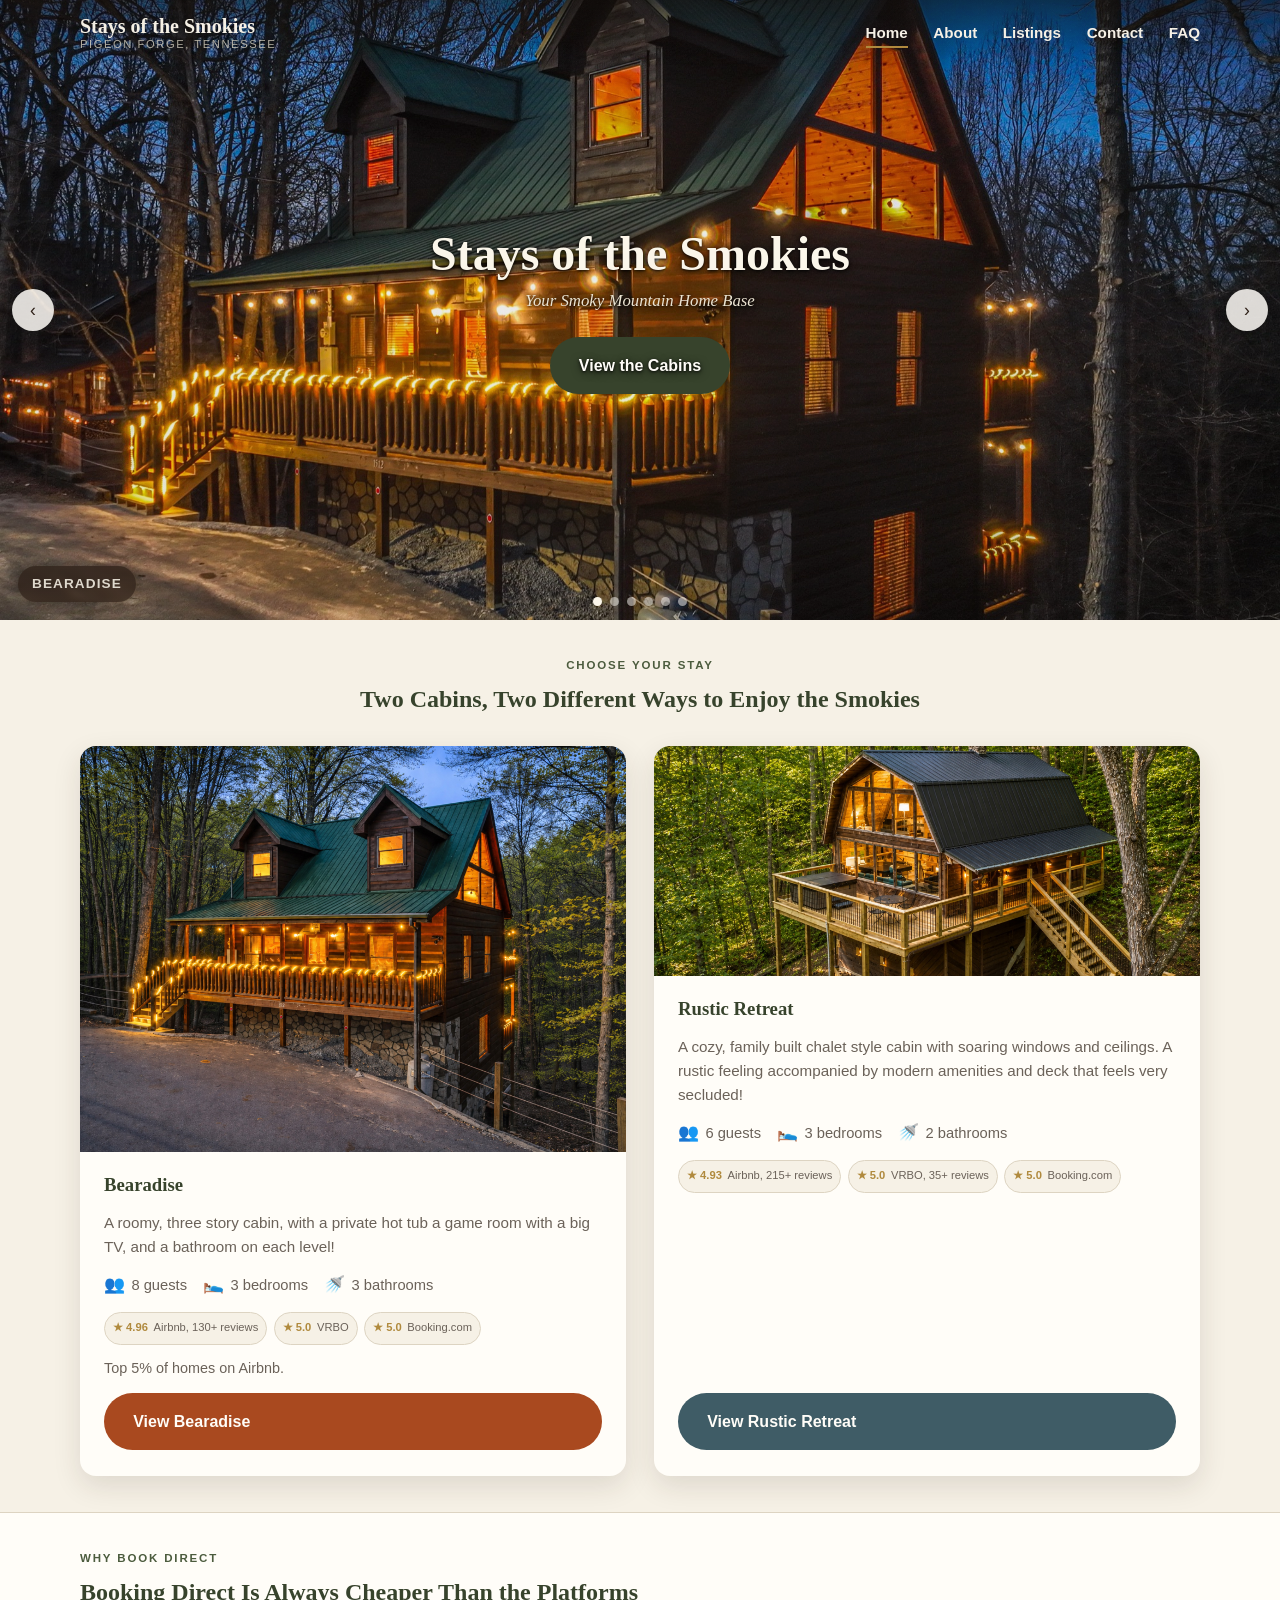
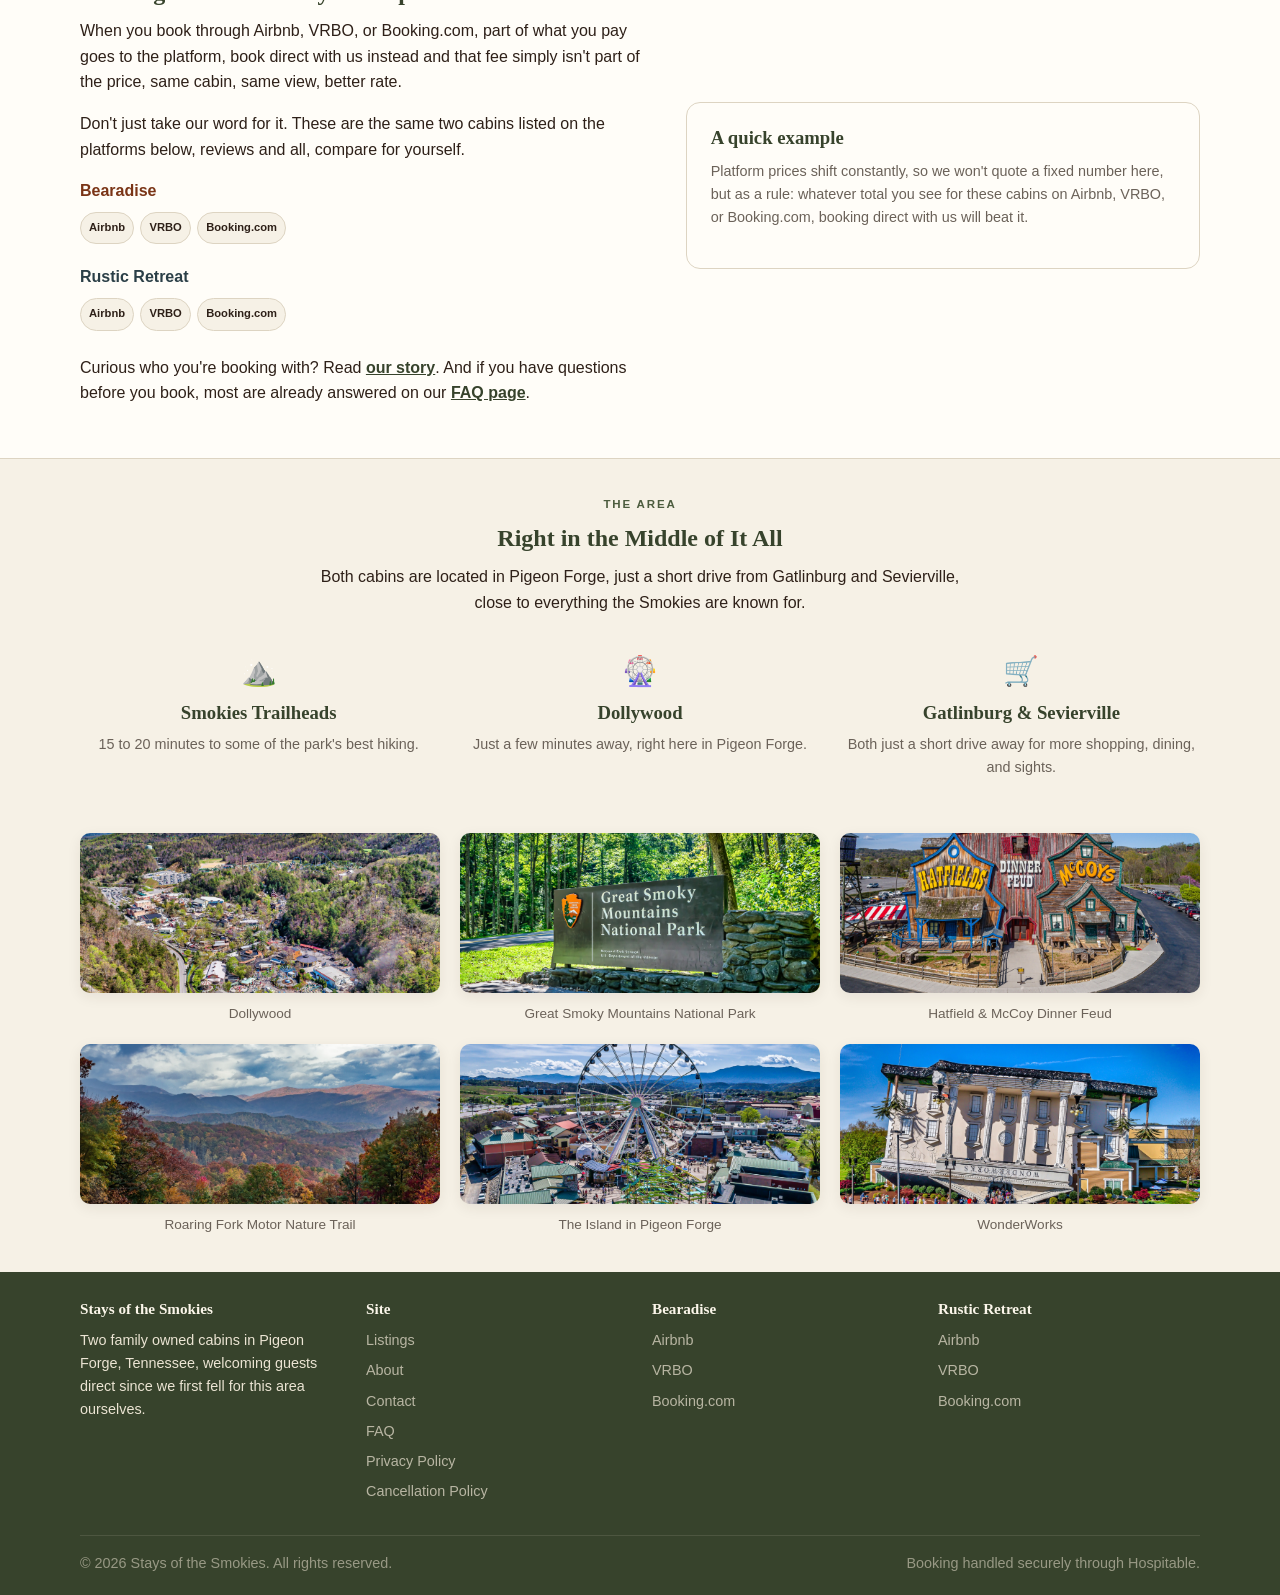
==== index.html @ c2b6b6b9 "Update Home/Listings copy and polish layout: captions, padding, trust rows - Rewrite Bearadise/Rusti" ====
<!DOCTYPE html>
<html lang="en">
<head>
<meta charset="UTF-8">
<meta name="viewport" content="width=device-width, initial-scale=1.0">
<title>Stays of the Smokies | Pigeon Forge Cabins, Direct Booking</title>
<meta name="description" content="Book Bearadise and Rustic Retreat direct and skip the platform fees. Two family owned cabins in Pigeon Forge, Tennessee, minutes from Gatlinburg and Sevierville.">
<link rel="icon" type="image/svg+xml" href="favicon.svg">
<link rel="stylesheet" href="css/base.css">
</head>
<body>
<a class="skip-link" href="#main">Skip to content</a>

<header class="site-header header-overlay">
  <div class="container">
    <a class="brand" href="index.html">
      <span class="brand-name">Stays of the Smokies</span>
      <span class="brand-region">Pigeon Forge, Tennessee</span>
    </a>
    <button class="nav-toggle" type="button" aria-expanded="false" aria-controls="primary-nav" aria-label="Toggle menu">&#9776;</button>
    <nav class="main-nav" id="primary-nav" aria-label="Primary">
      <ul>
        <li><a href="index.html" aria-current="page">Home</a></li>
        <li><a href="about.html">About</a></li>
        <li><a href="listings.html">Listings</a></li>
        <li><a href="contact.html">Contact</a></li>
        <li><a href="faq.html">FAQ</a></li>
      </ul>
    </nav>
  </div>
</header>

<main id="main">

  <section class="hero" aria-label="Featured photos of both cabins">
    <div class="carousel" data-carousel>
      <div class="carousel-track">

        <div class="carousel-slide is-active">
          <img src="images/bearadise/DJI_0617 (1).jpg" alt="Aerial twilight view of the Bearadise cabin lit with string lights along its wraparound porch, surrounded by forest" loading="eager">
          <span class="carousel-caption">Bearadise</span>
        </div>

        <div class="carousel-slide">
          <img src="images/rustic-retreat/Drone-9.jpg" alt="Rustic Retreat's chalet style A frame exterior with a full glass gable end, seen through surrounding trees" loading="lazy">
          <span class="carousel-caption">Rustic Retreat</span>
        </div>

        <div class="carousel-slide">
          <img src="images/bearadise/DSC_0934.jpg" alt="Bearadise living room with two gray sofas facing a stone fireplace under a wood plank vaulted ceiling" loading="lazy">
          <span class="carousel-caption">Bearadise</span>
        </div>

        <div class="carousel-slide">
          <img src="images/rustic-retreat/Cabin0001.jpg" alt="Rustic Retreat's great room with a spiral staircase, dining table, and sectional sofa beneath a soaring wood ceiling" loading="lazy">
          <span class="carousel-caption">Rustic Retreat</span>
        </div>

        <div class="carousel-slide">
          <img src="images/bearadise/hot tub night.jpg" alt="Private hot tub on the Bearadise deck lit with warm string lights at dusk" loading="lazy">
          <span class="carousel-caption">Bearadise</span>
        </div>

        <div class="carousel-slide">
          <img src="images/rustic-retreat/Cabin050.jpg" alt="Rustic Retreat's screened deck hot tub glowing at night with the kitchen and living room visible through the windows" loading="lazy">
          <span class="carousel-caption">Rustic Retreat</span>
        </div>

      </div>

      <div class="carousel-controls">
        <button class="carousel-arrow" type="button" data-carousel-action="prev" aria-label="Previous photo">&#8249;</button>
        <button class="carousel-arrow" type="button" data-carousel-action="next" aria-label="Next photo">&#8250;</button>
      </div>
      <div class="carousel-dots" role="tablist" aria-label="Choose photo"></div>
    </div>

    <div class="hero-scrim" aria-hidden="true"></div>

    <div class="hero-copy">
      <h1>Stays of the Smokies</h1>
      <p class="hero-tagline">Your Smoky Mountain Home Base</p>
      <a class="btn btn-primary" href="listings.html">View the Cabins</a>
    </div>
  </section>

  <section aria-labelledby="cabins-heading">
    <div class="container">
      <div class="section-heading">
        <p class="eyebrow">Choose Your Stay</p>
        <h2 id="cabins-heading">Two Cabins, Two Different Ways to Enjoy the Smokies</h2>
      </div>

      <div class="cabin-grid">

        <article class="cabin-card accent-bearadise">
          <img class="is-full-photo" src="images/bearadise/ChatGPT Image May 3, 2026 at 06_09_44 PM.jpg" alt="Twilight exterior of Bearadise showing its green metal roof, dormer windows, and covered porch" loading="lazy">
          <div class="cabin-card-body">
            <h3>Bearadise</h3>
            <p class="tagline">A roomy, three story cabin, with a private hot tub a game room with a big TV, and a bathroom on each level!</p>
            <ul class="icon-row">
              <li><span class="icon" aria-hidden="true">&#128101;</span> 8 guests</li>
              <li><span class="icon" aria-hidden="true">&#128716;</span> 3 bedrooms</li>
              <li><span class="icon" aria-hidden="true">&#128703;</span> 3 bathrooms</li>
            </ul>
            <div class="trust-row">
              <a class="trust-badge" href="https://www.airbnb.co.uk/rooms/1104481339632536285" target="_blank" rel="noopener">
                <span class="stars">&#9733; 4.96</span><span class="platform">Airbnb, 130+ reviews</span>
              </a>
              <a class="trust-badge" href="https://www.vrbo.com/3888383?dateless=true" target="_blank" rel="noopener">
                <span class="stars">&#9733; 5.0</span><span class="platform">VRBO</span>
              </a>
              <a class="trust-badge" href="https://www.booking.com/hotel/us/private-cabin-sleeps-8-with-3-full-bathrooms-pool-table-and-wet-bar-sevierville.html" target="_blank" rel="noopener">
                <span class="stars">&#9733; 5.0</span><span class="platform">Booking.com</span>
              </a>
            </div>
            <p class="policy-note" style="margin:0;">Top 5% of homes on Airbnb.</p>
            <a class="btn btn-bearadise" href="cabins/bearadise.html" style="margin-top:auto;">View Bearadise</a>
          </div>
        </article>

        <article class="cabin-card accent-rustic">
          <img src="images/rustic-retreat/winner.jpg" alt="Twilight aerial view of Rustic Retreat's A frame exterior and wraparound deck" loading="lazy">
          <div class="cabin-card-body">
            <h3>Rustic Retreat</h3>
            <p class="tagline">A cozy, family built chalet style cabin with soaring windows and ceilings. A rustic feeling accompanied by modern amenities and deck that feels very secluded!</p>
            <ul class="icon-row">
              <li><span class="icon" aria-hidden="true">&#128101;</span> 6 guests</li>
              <li><span class="icon" aria-hidden="true">&#128716;</span> 3 bedrooms</li>
              <li><span class="icon" aria-hidden="true">&#128703;</span> 2 bathrooms</li>
            </ul>
            <div class="trust-row">
              <a class="trust-badge" href="https://www.airbnb.co.uk/rooms/605084321768371829" target="_blank" rel="noopener">
                <span class="stars">&#9733; 4.93</span><span class="platform">Airbnb, 215+ reviews</span>
              </a>
              <a class="trust-badge" href="https://www.vrbo.com/2707751" target="_blank" rel="noopener">
                <span class="stars">&#9733; 5.0</span><span class="platform">VRBO, 35+ reviews</span>
              </a>
              <a class="trust-badge" href="https://www.booking.com/hotel/us/rustic-charm-w-modern-amenities-and-secluded-feel.html" target="_blank" rel="noopener">
                <span class="stars">&#9733; 5.0</span><span class="platform">Booking.com</span>
              </a>
            </div>
            <a class="btn btn-rustic" href="cabins/rustic-retreat.html" style="margin-top:auto;">View Rustic Retreat</a>
          </div>
        </article>

      </div>
    </div>
  </section>

  <section class="section-cream" aria-labelledby="direct-heading">
    <div class="container">
      <div class="benefit-block">
        <div>
          <p class="eyebrow">Why Book Direct</p>
          <h2 id="direct-heading">Booking Direct Is Always Cheaper Than the Platforms</h2>
          <p>When you book through Airbnb, VRBO, or Booking.com, part of what you pay goes to the platform, book direct with us instead and that fee simply isn't part of the price, same cabin, same view, better rate.</p>
          <p>Don't just take our word for it. These are the same two cabins listed on the platforms below, reviews and all, compare for yourself.</p>
          <div style="margin-bottom:1.25rem;">
            <p style="font-weight:700; margin-bottom:0.5rem; color:var(--bearadise-accent-deep);">Bearadise</p>
            <div class="trust-row">
              <a class="trust-badge" href="https://www.airbnb.co.uk/rooms/1104481339632536285" target="_blank" rel="noopener">Airbnb</a>
              <a class="trust-badge" href="https://www.vrbo.com/3888383?dateless=true" target="_blank" rel="noopener">VRBO</a>
              <a class="trust-badge" href="https://www.booking.com/hotel/us/private-cabin-sleeps-8-with-3-full-bathrooms-pool-table-and-wet-bar-sevierville.html" target="_blank" rel="noopener">Booking.com</a>
            </div>
          </div>
          <div style="margin-bottom:1.25rem;">
            <p style="font-weight:700; margin-bottom:0.5rem; color:var(--rustic-accent-deep);">Rustic Retreat</p>
            <div class="trust-row">
              <a class="trust-badge" href="https://www.airbnb.co.uk/rooms/605084321768371829" target="_blank" rel="noopener">Airbnb</a>
              <a class="trust-badge" href="https://www.vrbo.com/2707751" target="_blank" rel="noopener">VRBO</a>
              <a class="trust-badge" href="https://www.booking.com/hotel/us/rustic-charm-w-modern-amenities-and-secluded-feel.html" target="_blank" rel="noopener">Booking.com</a>
            </div>
          </div>
          <p style="margin-top:1.5rem;">Curious who you're booking with? Read <a href="about.html" style="font-weight:600; color:var(--forest);">our story</a>. And if you have questions before you book, most are already answered on our <a href="faq.html" style="font-weight:600; color:var(--forest);">FAQ page</a>.</p>
        </div>
        <div class="info-card">
          <h3 style="margin-bottom:0.75rem;">A quick example</h3>
          <p class="policy-note">Platform prices shift constantly, so we won't quote a fixed number here, but as a rule: whatever total you see for these cabins on Airbnb, VRBO, or Booking.com, booking direct with us will beat it.</p>
        </div>
      </div>
    </div>
  </section>

  <section aria-labelledby="area-heading">
    <div class="container">
      <div class="section-heading">
        <p class="eyebrow">The Area</p>
        <h2 id="area-heading">Right in the Middle of It All</h2>
        <p>Both cabins are located in Pigeon Forge, just a short drive from Gatlinburg and Sevierville, close to everything the Smokies are known for.</p>
      </div>
      <div class="area-grid">
        <div>
          <span class="icon" aria-hidden="true">&#9968;&#65039;</span>
          <h3>Smokies Trailheads</h3>
          <p class="policy-note">15 to 20 minutes to some of the park's best hiking.</p>
        </div>
        <div>
          <span class="icon" aria-hidden="true">&#127905;</span>
          <h3>Dollywood</h3>
          <p class="policy-note">Just a few minutes away, right here in Pigeon Forge.</p>
        </div>
        <div>
          <span class="icon" aria-hidden="true">&#128722;</span>
          <h3>Gatlinburg &amp; Sevierville</h3>
          <p class="policy-note">Both just a short drive away for more shopping, dining, and sights.</p>
        </div>
      </div>

      <div class="attraction-grid">
        <figure>
          <img src="images/bearadise/Dollywood-Aerial (1).jpg" alt="Aerial view of Dollywood theme park with a roller coaster winding through the Smoky Mountains" loading="lazy">
          <figcaption>Dollywood</figcaption>
        </figure>
        <figure>
          <img src="images/bearadise/GSMNP-Sign-1 (2).jpg" alt="Great Smoky Mountains National Park entrance sign surrounded by forest" loading="lazy">
          <figcaption>Great Smoky Mountains National Park</figcaption>
        </figure>
        <figure>
          <img src="images/bearadise/Hatfields-and-McCoys (1).jpg" alt="The Hatfield and McCoy Dinner Feud show building in Pigeon Forge" loading="lazy">
          <figcaption>Hatfield &amp; McCoy Dinner Feud</figcaption>
        </figure>
        <figure>
          <img src="images/bearadise/Roaring-Fork-View.jpg" alt="Fall foliage view of the Smoky Mountains from the Roaring Fork Motor Nature Trail" loading="lazy">
          <figcaption>Roaring Fork Motor Nature Trail</figcaption>
        </figure>
        <figure>
          <img src="images/bearadise/The-Island (2).jpg" alt="The Island in Pigeon Forge, with its Ferris wheel and shops" loading="lazy">
          <figcaption>The Island in Pigeon Forge</figcaption>
        </figure>
        <figure>
          <img src="images/bearadise/Wonderworks (2).jpg" alt="The upside down WonderWorks building in Pigeon Forge" loading="lazy">
          <figcaption>WonderWorks</figcaption>
        </figure>
      </div>
    </div>
  </section>

</main>

<footer class="site-footer">
  <div class="container">
    <div class="footer-grid">
      <div>
        <h4>Stays of the Smokies</h4>
        <p style="max-width:260px;">Two family owned cabins in Pigeon Forge, Tennessee, welcoming guests direct since we first fell for this area ourselves.</p>
      </div>
      <div>
        <h4>Site</h4>
        <ul>
          <li><a href="listings.html">Listings</a></li>
          <li><a href="about.html">About</a></li>
          <li><a href="contact.html">Contact</a></li>
          <li><a href="faq.html">FAQ</a></li>
          <li><a href="privacy.html">Privacy Policy</a></li>
          <li><a href="cancellation-policy.html">Cancellation Policy</a></li>
        </ul>
      </div>
      <div>
        <h4>Bearadise</h4>
        <ul>
          <li><a href="https://www.airbnb.co.uk/rooms/1104481339632536285" target="_blank" rel="noopener">Airbnb</a></li>
          <li><a href="https://www.vrbo.com/3888383?dateless=true" target="_blank" rel="noopener">VRBO</a></li>
          <li><a href="https://www.booking.com/hotel/us/private-cabin-sleeps-8-with-3-full-bathrooms-pool-table-and-wet-bar-sevierville.html" target="_blank" rel="noopener">Booking.com</a></li>
        </ul>
      </div>
      <div>
        <h4>Rustic Retreat</h4>
        <ul>
          <li><a href="https://www.airbnb.co.uk/rooms/605084321768371829" target="_blank" rel="noopener">Airbnb</a></li>
          <li><a href="https://www.vrbo.com/2707751" target="_blank" rel="noopener">VRBO</a></li>
          <li><a href="https://www.booking.com/hotel/us/rustic-charm-w-modern-amenities-and-secluded-feel.html" target="_blank" rel="noopener">Booking.com</a></li>
        </ul>
      </div>
    </div>
    <div class="footer-bottom">
      <span>&copy; 2026 Stays of the Smokies. All rights reserved.</span>
      <span>Booking handled securely through Hospitable.</span>
    </div>
  </div>
</footer>

<script src="js/nav.js"></script>
<script src="js/carousel.js"></script>
</body>
</html>
---- css/base.css ----
/* ==========================================================================
   Base stylesheet: shared layout, typography, and components.
   Cabin-specific accent colors and page-only styling live in
   css/bearadise.css and css/rustic-retreat.css.
   ========================================================================== */

:root {
  /* shared warm neutral palette */
  --cream: #f6f1e6;
  --paper: #fffdf8;
  --bark: #2e2018;
  --stone: #6b6259;
  --line: #ddd4c2;
  --forest: #37432c;
  --forest-light: #4c5c3e;
  --shadow: 0 10px 28px rgba(46, 32, 24, 0.12);
  --shadow-soft: 0 4px 14px rgba(46, 32, 24, 0.08);

  /* per-cabin accents, used sitewide on teasers/cards/links to that cabin */
  --bearadise-accent: #a9491f;
  --bearadise-accent-soft: #c9773f;
  --bearadise-accent-deep: #7a3416;
  --bearadise-gold: #b08a3e;

  --rustic-accent: #3f5c66;
  --rustic-accent-soft: #6c8891;
  --rustic-accent-deep: #2b3f47;

  --font-heading: Georgia, "Iowan Old Style", "Times New Roman", serif;
  --font-body: -apple-system, BlinkMacSystemFont, "Segoe UI", Roboto, Helvetica, Arial, sans-serif;

  --container: 1160px;
}

* {
  box-sizing: border-box;
}

html {
  scroll-behavior: smooth;
}

body {
  margin: 0;
  background: var(--cream);
  color: var(--bark);
  font-family: var(--font-body);
  line-height: 1.6;
  -webkit-font-smoothing: antialiased;
}

img {
  max-width: 100%;
  display: block;
}

a {
  color: inherit;
}

h1, h2, h3, h4 {
  font-family: var(--font-heading);
  font-weight: 700;
  line-height: 1.15;
  margin: 0 0 0.5em;
  color: var(--forest);
}

p {
  margin: 0 0 1em;
}

.container {
  max-width: var(--container);
  margin: 0 auto;
  padding: 0 1.25rem;
}

section {
  padding: 2.25rem 0;
}

.eyebrow {
  text-transform: uppercase;
  letter-spacing: 0.16em;
  font-size: 0.72rem;
  font-weight: 600;
  color: var(--forest-light);
}

.visually-hidden {
  position: absolute;
  width: 1px;
  height: 1px;
  overflow: hidden;
  clip: rect(0 0 0 0);
  white-space: nowrap;
}

.skip-link {
  position: absolute;
  left: 1rem;
  top: -3rem;
  background: var(--paper);
  color: var(--bark);
  padding: 0.6rem 1rem;
  border-radius: 6px;
  z-index: 1000;
  transition: top 0.15s ease;
  box-shadow: var(--shadow);
}

.skip-link:focus {
  top: 1rem;
}

/* ---------- buttons ---------- */
.btn {
  display: inline-block;
  padding: 0.85rem 1.7rem;
  border-radius: 999px;
  font-weight: 600;
  text-decoration: none;
  font-size: 1rem;
  border: 2px solid transparent;
  cursor: pointer;
  transition: transform 0.15s ease, box-shadow 0.15s ease, background 0.15s ease;
}

.btn:hover,
.btn:focus-visible {
  transform: translateY(-1px);
}

.btn-primary {
  background: var(--forest);
  color: var(--paper);
}

.btn-primary:hover,
.btn-primary:focus-visible {
  background: var(--forest-light);
}

.btn-outline {
  background: transparent;
  border-color: currentColor;
}

.btn-bearadise {
  background: var(--bearadise-accent);
  color: var(--paper);
}

.btn-bearadise:hover,
.btn-bearadise:focus-visible {
  background: var(--bearadise-accent-deep);
}

.btn-rustic {
  background: var(--rustic-accent);
  color: var(--paper);
}

.btn-rustic:hover,
.btn-rustic:focus-visible {
  background: var(--rustic-accent-deep);
}

/* ---------- header / nav ---------- */
.site-header {
  background: var(--forest);
  color: var(--cream);
  position: sticky;
  top: 0;
  z-index: 100;
  box-shadow: var(--shadow-soft);
}

.site-header.header-overlay {
  position: fixed;
  left: 0;
  right: 0;
  background: linear-gradient(180deg, rgba(20, 14, 10, 0.55) 0%, rgba(20, 14, 10, 0) 100%);
  box-shadow: none;
  transition: background 0.25s ease, box-shadow 0.25s ease;
}

.site-header.header-overlay.is-solid {
  background: var(--forest);
  box-shadow: var(--shadow-soft);
}

.site-header .container {
  display: flex;
  align-items: center;
  justify-content: space-between;
  gap: 1rem;
  padding-top: 0.85rem;
  padding-bottom: 0.85rem;
}

.brand {
  display: flex;
  flex-direction: column;
  text-decoration: none;
  color: var(--cream);
  line-height: 1.2;
}

.brand-name {
  font-family: var(--font-heading);
  font-weight: 700;
  font-size: 1.25rem;
}

.brand-region {
  font-size: 0.7rem;
  letter-spacing: 0.14em;
  text-transform: uppercase;
  color: #d8d2c0cc;
}

.nav-toggle {
  display: none;
  background: none;
  border: 1px solid #d8d2c055;
  border-radius: 8px;
  color: var(--cream);
  padding: 0.5rem 0.7rem;
  font-size: 1.1rem;
}

.main-nav ul {
  list-style: none;
  display: flex;
  gap: 1.6rem;
  margin: 0;
  padding: 0;
}

.main-nav a {
  text-decoration: none;
  color: var(--cream);
  font-weight: 600;
  font-size: 0.95rem;
  padding: 0.35rem 0;
  border-bottom: 2px solid transparent;
}

.main-nav a:hover,
.main-nav a:focus-visible,
.main-nav a[aria-current="page"] {
  border-bottom-color: var(--bearadise-gold);
}

@media (max-width: 720px) {
  .nav-toggle {
    display: inline-block;
  }

  .main-nav {
    display: none;
    width: 100%;
  }

  .main-nav.is-open {
    display: block;
  }

  .site-header .container {
    flex-wrap: wrap;
  }

  .main-nav ul {
    flex-direction: column;
    gap: 0;
    padding: 0.5rem 0 1rem;
  }

  .main-nav a {
    display: block;
    padding: 0.65rem 0;
    border-bottom: 1px solid #d8d2c022;
  }
}

/* ---------- hero carousel ---------- */
.hero {
  position: relative;
  background: var(--bark);
  overflow: hidden;
  padding: 0;
}

.carousel {
  position: relative;
  height: min(78vh, 620px);
  min-height: 380px;
}

.carousel-track {
  position: relative;
  width: 100%;
  height: 100%;
}

.carousel-slide {
  position: absolute;
  inset: 0;
  opacity: 0;
  transition: opacity 0.9s ease;
}

.carousel-slide.is-active {
  opacity: 1;
}

.carousel-slide img {
  width: 100%;
  height: 100%;
  object-fit: cover;
}

.carousel-caption {
  position: absolute;
  left: 1.1rem;
  bottom: 1.1rem;
  z-index: 2;
  color: #fbf6ea;
  font-size: 0.85rem;
  font-weight: 700;
  letter-spacing: 0.08em;
  text-transform: uppercase;
  background: rgba(46, 32, 24, 0.72);
  padding: 0.45rem 0.9rem;
  border-radius: 999px;
  box-shadow: 0 2px 10px rgba(0, 0, 0, 0.25);
  backdrop-filter: blur(3px);
}

.hero-scrim {
  position: absolute;
  inset: 0;
  z-index: 2;
  background: linear-gradient(180deg, rgba(46, 32, 24, 0.04) 0%, rgba(46, 32, 24, 0.14) 100%);
  pointer-events: none;
}

.hero-copy {
  position: absolute;
  inset: 0;
  z-index: 3;
  display: flex;
  flex-direction: column;
  align-items: center;
  justify-content: center;
  text-align: center;
  color: #fbf6ea;
  padding: 1.5rem;
  max-width: 720px;
  margin: 0 auto;
  text-shadow: 0 2px 8px rgba(0, 0, 0, 0.65), 0 1px 3px rgba(0, 0, 0, 0.85);
}

.hero-copy h1 {
  color: #fbf6ea;
  font-size: clamp(1.9rem, 5.5vw, 3rem);
  margin-bottom: 0.4rem;
}

.hero-tagline {
  font-family: var(--font-heading);
  font-style: italic;
  font-size: clamp(1.05rem, 2.6vw, 1.35rem);
  color: var(--bearadise-gold);
  max-width: 560px;
  margin: 0 auto 0.9rem;
}

.hero-copy p {
  font-size: 1.05rem;
  color: #ebe4d3;
  max-width: 540px;
  margin: 0 auto 1.4rem;
}

.carousel-controls {
  position: absolute;
  inset: 0;
  z-index: 4;
  display: flex;
  align-items: center;
  justify-content: space-between;
  padding: 0 0.75rem;
  pointer-events: none;
}

.carousel-arrow {
  pointer-events: auto;
  background: rgba(255, 253, 248, 0.85);
  color: var(--bark);
  border: none;
  width: 42px;
  height: 42px;
  border-radius: 50%;
  font-size: 1.1rem;
  cursor: pointer;
  display: flex;
  align-items: center;
  justify-content: center;
  box-shadow: var(--shadow-soft);
}

.carousel-arrow:hover,
.carousel-arrow:focus-visible {
  background: var(--paper);
}

.carousel-dots {
  position: absolute;
  left: 50%;
  bottom: 0.9rem;
  transform: translateX(-50%);
  z-index: 4;
  display: flex;
  gap: 0.5rem;
}

.carousel-dot {
  width: 9px;
  height: 9px;
  border-radius: 50%;
  border: none;
  background: rgba(255, 253, 248, 0.5);
  cursor: pointer;
  padding: 0;
}

.carousel-dot.is-active {
  background: #fbf6ea;
}

.carousel-dot:focus-visible,
.carousel-arrow:focus-visible {
  outline: 2px solid var(--bearadise-gold);
  outline-offset: 2px;
}

/* ---------- cabin cards (teasers/listing cards) ---------- */
.cabin-grid {
  display: grid;
  gap: 1.75rem;
  grid-template-columns: repeat(auto-fit, minmax(320px, 1fr));
}

.cabin-card {
  background: var(--paper);
  border-radius: 16px;
  overflow: hidden;
  box-shadow: var(--shadow);
  display: flex;
  flex-direction: column;
}

.cabin-card img {
  height: 230px;
  width: 100%;
  object-fit: cover;
}

.cabin-card img.is-full-photo {
  height: auto;
  object-fit: contain;
}

.cabin-card-body {
  padding: 1.4rem 1.5rem 1.6rem;
  display: flex;
  flex-direction: column;
  gap: 0.8rem;
  flex: 1;
}

.cabin-card-body h3 {
  margin-bottom: 0.15rem;
}

.cabin-card-body .tagline {
  color: var(--stone);
  font-size: 0.95rem;
  margin-bottom: 0;
}

/* ---------- icon row (guests / bedrooms / bathrooms) ---------- */
.icon-row {
  display: flex;
  flex-wrap: wrap;
  gap: 1rem;
  list-style: none;
  margin: 0;
  padding: 0;
  font-size: 0.92rem;
  color: var(--stone);
}

.icon-row li {
  display: flex;
  align-items: center;
  gap: 0.4rem;
}

.icon-row .icon {
  font-size: 1.05rem;
}

/* ---------- review trust row ---------- */
.trust-row {
  display: flex;
  flex-wrap: wrap;
  gap: 0.4rem;
}

.trust-badge {
  display: inline-flex;
  align-items: center;
  gap: 0.35rem;
  background: var(--cream);
  border: 1px solid var(--line);
  border-radius: 999px;
  padding: 0.4rem 0.5rem;
  font-size: 0.7rem;
  text-decoration: none;
  color: var(--bark);
  font-weight: 600;
}

.trust-badge:hover,
.trust-badge:focus-visible {
  border-color: var(--stone);
}

.trust-badge .stars {
  color: var(--bearadise-gold);
}

.trust-badge .platform {
  color: var(--stone);
  font-weight: 500;
}

/* ---------- generic section helpers ---------- */
.section-heading {
  text-align: center;
  max-width: 640px;
  margin: 0 auto 2rem;
}

.section-cream {
  background: var(--paper);
  border-top: 1px solid var(--line);
  border-bottom: 1px solid var(--line);
}

.benefit-block {
  display: grid;
  gap: 2.5rem;
  grid-template-columns: 1.1fr 1fr;
  align-items: center;
}

@media (max-width: 780px) {
  .benefit-block {
    grid-template-columns: 1fr;
  }
}

.link-list {
  list-style: none;
  margin: 0;
  padding: 0;
  display: flex;
  flex-wrap: wrap;
  gap: 0.5rem 1.2rem;
}

.link-list a {
  text-decoration: none;
  font-weight: 600;
  color: var(--forest);
  border-bottom: 1px solid var(--line);
}

.link-list a:hover,
.link-list a:focus-visible {
  border-bottom-color: var(--forest);
}

.area-grid {
  display: grid;
  gap: 1.5rem;
  grid-template-columns: repeat(auto-fit, minmax(220px, 1fr));
  text-align: center;
}

.area-grid .icon {
  font-size: 1.8rem;
  display: block;
  margin-bottom: 0.5rem;
}

.attraction-grid {
  display: grid;
  gap: 1.25rem;
  grid-template-columns: repeat(3, 1fr);
  margin-top: 2.5rem;
}

@media (max-width: 700px) {
  .attraction-grid {
    grid-template-columns: repeat(2, 1fr);
  }
}

@media (max-width: 460px) {
  .attraction-grid {
    grid-template-columns: 1fr;
  }
}

.attraction-grid figure {
  margin: 0;
}

.attraction-grid img {
  width: 100%;
  height: 160px;
  object-fit: cover;
  border-radius: 10px;
  box-shadow: var(--shadow-soft);
}

.attraction-grid figcaption {
  margin-top: 0.6rem;
  font-size: 0.85rem;
  color: var(--stone);
  text-align: center;
}

/* ---------- cabin detail page shared layout ---------- */
.cabin-hero {
  position: relative;
}

.cabin-hero img {
  width: 100%;
  max-height: 520px;
  object-fit: cover;
}

.cabin-hero-overlay {
  position: absolute;
  inset: 0;
  display: flex;
  align-items: center;
  justify-content: center;
  text-align: center;
  padding: 1.5rem;
}

.cabin-hero-overlay .container {
  padding: 0;
}

.cabin-hero-overlay h1 {
  color: #fbf6ea;
  margin-bottom: 0.5rem;
  text-shadow: 0 2px 8px rgba(0, 0, 0, 0.65), 0 1px 3px rgba(0, 0, 0, 0.85);
}

.cabin-hero-overlay .facts {
  color: #ebe4d3;
  margin: 0;
  font-size: 1.05rem;
  letter-spacing: 0.02em;
  text-shadow: 0 2px 8px rgba(0, 0, 0, 0.65), 0 1px 3px rgba(0, 0, 0, 0.85);
}

.gallery-grid {
  display: grid;
  gap: 0.9rem;
  grid-template-columns: repeat(auto-fit, minmax(220px, 1fr));
}

.gallery-grid img {
  width: 100%;
  height: 220px;
  object-fit: cover;
  border-radius: 10px;
  cursor: zoom-in;
  transition: transform 0.15s ease;
}

.gallery-grid img:hover,
.gallery-grid img:focus-visible {
  transform: scale(1.02);
  outline: 3px solid var(--bearadise-gold);
  outline-offset: 2px;
}

/* ---------- photo lightbox ---------- */
.lightbox-overlay {
  position: fixed;
  inset: 0;
  z-index: 1000;
  background: rgba(20, 14, 10, 0.92);
  display: flex;
  align-items: center;
  justify-content: center;
  padding: 2.5rem 1rem;
}

.lightbox-overlay[hidden] {
  display: none;
}

.lightbox-figure {
  margin: 0;
  max-width: 90vw;
  display: flex;
  flex-direction: column;
  align-items: center;
}

.lightbox-img {
  max-width: 90vw;
  max-height: 78vh;
  object-fit: contain;
  border-radius: 6px;
  box-shadow: 0 20px 50px rgba(0, 0, 0, 0.5);
}

.lightbox-caption {
  color: #fbf6ea;
  font-size: 0.95rem;
  margin-top: 0.9rem;
  max-width: 70ch;
  text-align: center;
}

.lightbox-counter {
  color: #d8d2c099;
  font-size: 0.8rem;
  margin: 0.35rem 0 0;
  letter-spacing: 0.06em;
}

.lightbox-close {
  position: absolute;
  top: 1rem;
  right: 1.25rem;
  background: none;
  border: none;
  color: #fbf6ea;
  font-size: 2.25rem;
  line-height: 1;
  cursor: pointer;
  padding: 0.25rem 0.6rem;
}

.lightbox-arrow {
  position: absolute;
  top: 50%;
  transform: translateY(-50%);
  background: rgba(255, 253, 248, 0.15);
  border: none;
  color: #fbf6ea;
  font-size: 1.6rem;
  width: 48px;
  height: 48px;
  border-radius: 50%;
  cursor: pointer;
  display: flex;
  align-items: center;
  justify-content: center;
}

.lightbox-close:hover,
.lightbox-arrow:hover {
  background: rgba(255, 253, 248, 0.3);
}

.lightbox-prev {
  left: 1rem;
}

.lightbox-next {
  right: 1rem;
}

@media (max-width: 640px) {
  .lightbox-arrow {
    width: 40px;
    height: 40px;
    font-size: 1.3rem;
  }
}

.amenities-grid {
  display: grid;
  gap: 0.6rem 2rem;
  grid-template-columns: repeat(auto-fit, minmax(230px, 1fr));
  list-style: none;
  margin: 0;
  padding: 0;
}

.amenities-grid li {
  display: flex;
  gap: 0.6rem;
  padding: 0.35rem 0;
  border-bottom: 1px dashed var(--line);
}

.rules-grid {
  display: grid;
  gap: 0.8rem 2rem;
  grid-template-columns: repeat(auto-fit, minmax(260px, 1fr));
  list-style: none;
  margin: 0;
  padding: 0;
}

.rules-grid li {
  display: flex;
  gap: 0.6rem;
  align-items: flex-start;
}

.info-card {
  background: var(--paper);
  border: 1px solid var(--line);
  border-radius: 14px;
  padding: 1.5rem;
}

.room-grid {
  display: grid;
  gap: 0.85rem;
  grid-template-columns: repeat(auto-fit, minmax(200px, 1fr));
}

.room-grid .info-card {
  padding: 0.9rem 1.1rem;
}

.room-grid .info-card h3 {
  margin-bottom: 0.4rem;
  font-size: 0.95rem;
}

.room-grid .info-card ul {
  margin: 0;
  padding-left: 1.05rem;
  font-size: 0.88rem;
  line-height: 1.4;
}

.room-grid .info-card li {
  margin-bottom: 0.15rem;
}

/* ---- room list: text left, photo right, per room ---- */
.room-list {
  display: flex;
  flex-direction: column;
}

.room-item {
  display: grid;
  grid-template-columns: 1fr 140px;
  gap: 1.25rem;
  align-items: center;
  padding: 1.1rem 0;
  border-top: 1px solid var(--line);
}

.room-list > .room-item:first-child {
  border-top: none;
  padding-top: 0;
}

.room-item.no-photo {
  grid-template-columns: 1fr;
}

.room-item .room-photo {
  position: relative;
  order: 2;
  aspect-ratio: 1 / 1;
  border-radius: 10px;
  overflow: hidden;
  box-shadow: var(--shadow-soft);
}

.room-item .room-photo img {
  width: 100%;
  height: 100%;
  object-fit: cover;
  cursor: zoom-in;
}

.room-item .room-photo img:not(:first-of-type) {
  display: none;
}

.room-item .room-photo .photo-count-badge {
  position: absolute;
  bottom: 6px;
  right: 6px;
  z-index: 1;
  background: rgba(46, 32, 24, 0.75);
  color: #fbf6ea;
  font-size: 0.68rem;
  font-weight: 700;
  padding: 0.2rem 0.5rem;
  border-radius: 999px;
  pointer-events: none;
  display: flex;
  align-items: center;
  gap: 0.3rem;
}

.room-item .room-photo .photo-count-badge::before {
  content: "\1F5BC";
  font-size: 0.8rem;
}

.room-item .room-text {
  order: 1;
}

.room-item h3 {
  font-size: 1rem;
  margin-bottom: 0.35rem;
}

.room-item .level-tag {
  display: inline-block;
  font-size: 0.68rem;
  font-weight: 700;
  text-transform: uppercase;
  letter-spacing: 0.06em;
  background: var(--cream);
  border: 1px solid var(--line);
  border-radius: 999px;
  padding: 0.15rem 0.55rem;
  margin-bottom: 0.5rem;
}

.page-bearadise .room-item .level-tag {
  color: var(--bearadise-accent-deep);
}

.page-rustic .room-item .level-tag {
  color: var(--rustic-accent-deep);
}

.room-item ul {
  margin: 0;
  padding-left: 1.05rem;
  font-size: 0.88rem;
  line-height: 1.4;
}

.room-item li {
  margin-bottom: 0.15rem;
}

@media (max-width: 560px) {
  .room-item {
    grid-template-columns: 1fr;
  }

  .room-item .room-photo {
    order: 2;
    aspect-ratio: 16 / 9;
  }

  .room-item .room-text {
    order: 1;
  }
}

.widget-panel {
  background: var(--paper);
  border: 1px solid var(--line);
  border-radius: 14px;
  padding: 2rem;
  text-align: center;
  box-shadow: var(--shadow-soft);
}

.detail-top-grid {
  display: grid;
  grid-template-columns: 2fr 1fr;
  gap: 2.5rem;
  align-items: start;
}

.detail-top-grid .widget-panel {
  position: sticky;
  top: 90px;
}

@media (max-width: 780px) {
  .detail-top-grid {
    grid-template-columns: 1fr;
  }

  .detail-top-grid .widget-panel {
    position: static;
  }
}

.widget-placeholder {
  background: var(--cream);
  border-radius: 10px;
  padding: 2.5rem 1rem;
  color: var(--stone);
  font-size: 0.95rem;
}

.widget-embed {
  max-height: 480px;
  overflow-y: auto;
}

/* ---------- location map ---------- */
.map-panel {
  border-radius: 14px;
  overflow: hidden;
  border: 1px solid var(--line);
  box-shadow: var(--shadow-soft);
}

.map-panel .leaflet-container {
  height: 320px;
  width: 100%;
  font-family: var(--font-body);
  background: var(--cream);
}

.map-note {
  font-size: 0.85rem;
  color: var(--stone);
  margin-top: 0.75rem;
}

.secure-note {
  display: inline-flex;
  align-items: center;
  gap: 0.4rem;
  font-size: 0.85rem;
  color: var(--forest);
  margin-top: 1rem;
  font-weight: 600;
}

.policy-note {
  font-size: 0.9rem;
  color: var(--stone);
}

/* ---------- FAQ accordion ---------- */
.faq-item {
  background: var(--paper);
  border: 1px solid var(--line);
  border-radius: 12px;
  margin-bottom: 0.9rem;
  padding: 0.2rem 1.25rem;
}

.faq-item summary {
  cursor: pointer;
  font-weight: 700;
  font-family: var(--font-heading);
  color: var(--forest);
  padding: 1rem 0;
  list-style: none;
  position: relative;
  padding-right: 1.5rem;
}

.faq-item summary::-webkit-details-marker {
  display: none;
}

.faq-item summary::after {
  content: "+";
  position: absolute;
  right: 0;
  top: 1rem;
  font-size: 1.2rem;
  color: var(--stone);
}

.faq-item[open] summary::after {
  content: "\2212";
}

.faq-item p {
  padding-bottom: 1.1rem;
  color: var(--bark);
}

/* ---------- footer ---------- */
.site-footer {
  background: var(--forest);
  color: #ebe4d3;
  padding: 1.75rem 0 1.25rem;
  font-size: 0.9rem;
}

.footer-grid {
  display: grid;
  gap: 1.5rem;
  grid-template-columns: repeat(auto-fit, minmax(200px, 1fr));
  margin-bottom: 1.5rem;
}

.footer-grid h4 {
  color: #fbf6ea;
  font-size: 0.95rem;
  margin-bottom: 0.75rem;
}

.footer-grid ul {
  list-style: none;
  margin: 0;
  padding: 0;
}

.footer-grid li {
  margin-bottom: 0.45rem;
}

.footer-grid a {
  color: #d8d2c0cc;
  text-decoration: none;
}

.footer-grid a:hover,
.footer-grid a:focus-visible {
  color: #fbf6ea;
}

.footer-bottom {
  border-top: 1px solid #d8d2c022;
  padding-top: 1rem;
  color: #d8d2c099;
  display: flex;
  flex-wrap: wrap;
  gap: 0.5rem 1.5rem;
  justify-content: space-between;
}

.footer-bottom a {
  color: #d8d2c099;
}

.footer-bottom a:hover,
.footer-bottom a:focus-visible {
  color: #fbf6ea;
}
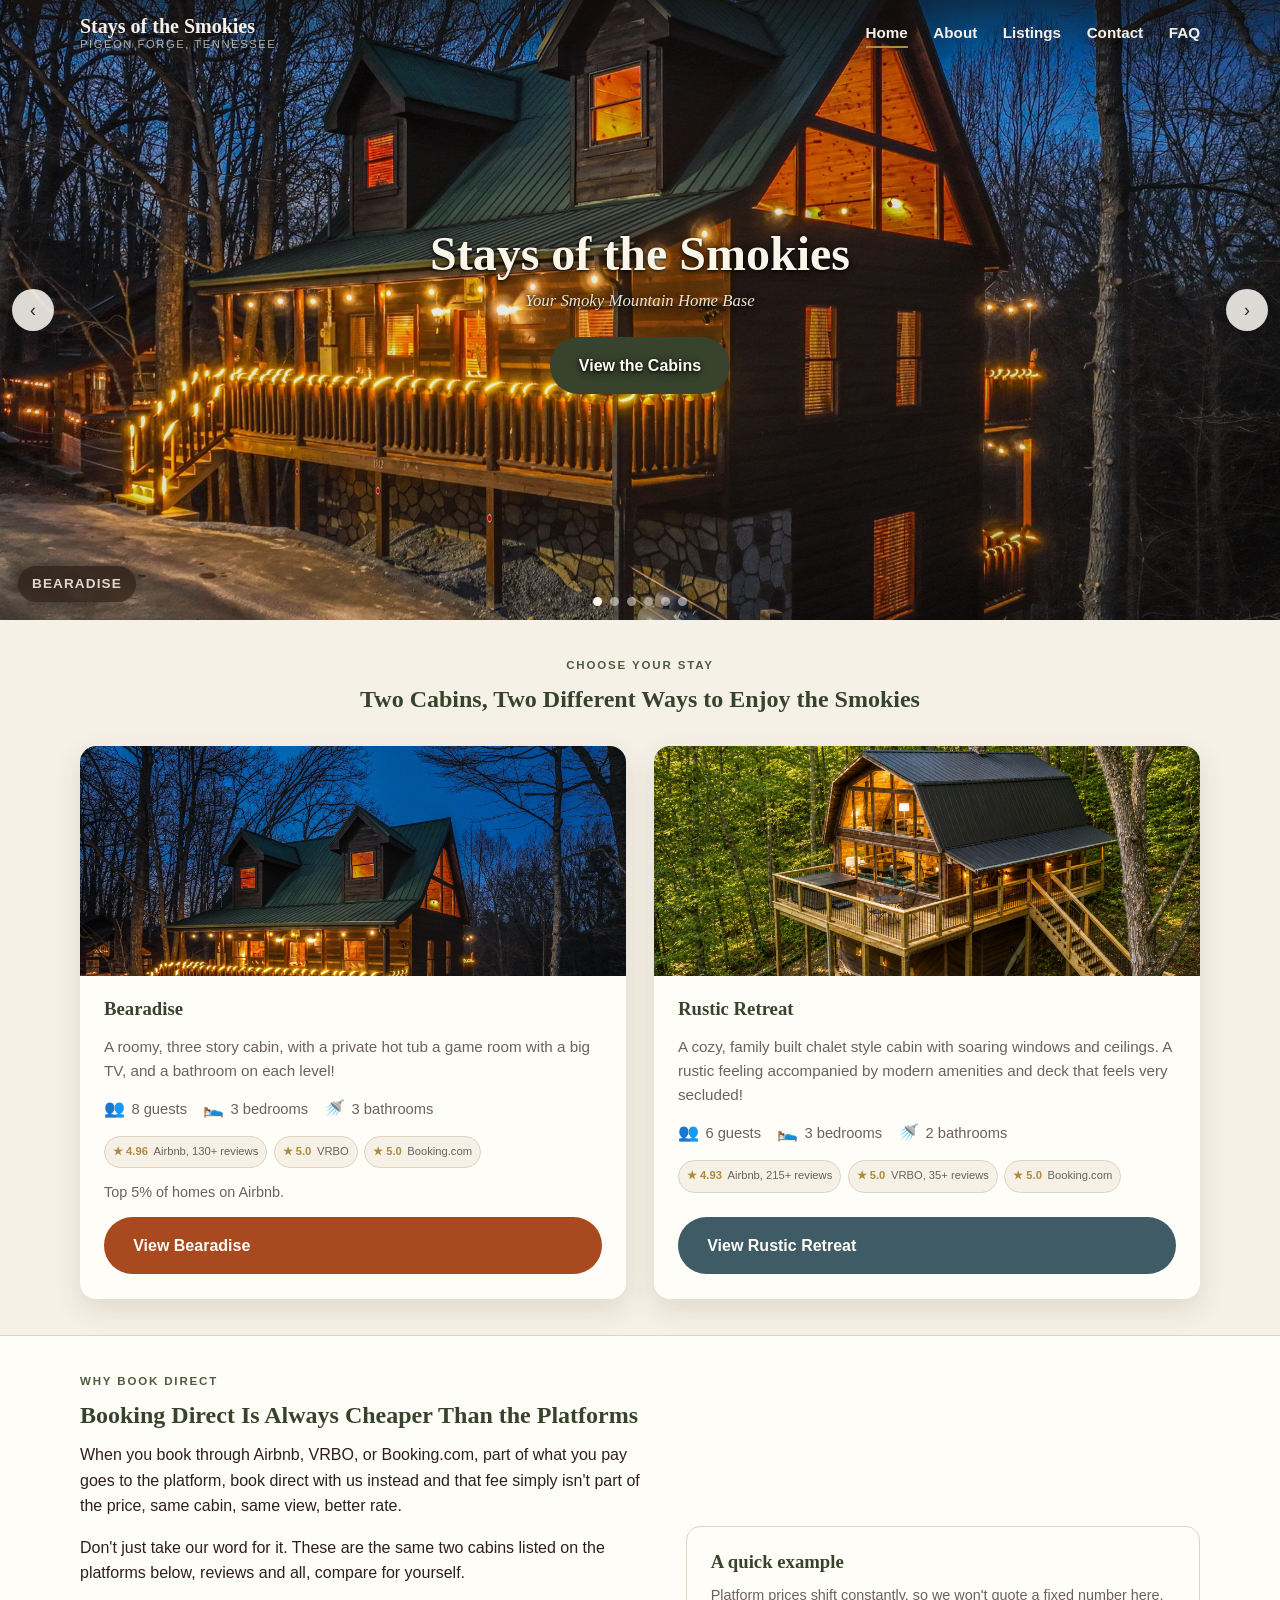
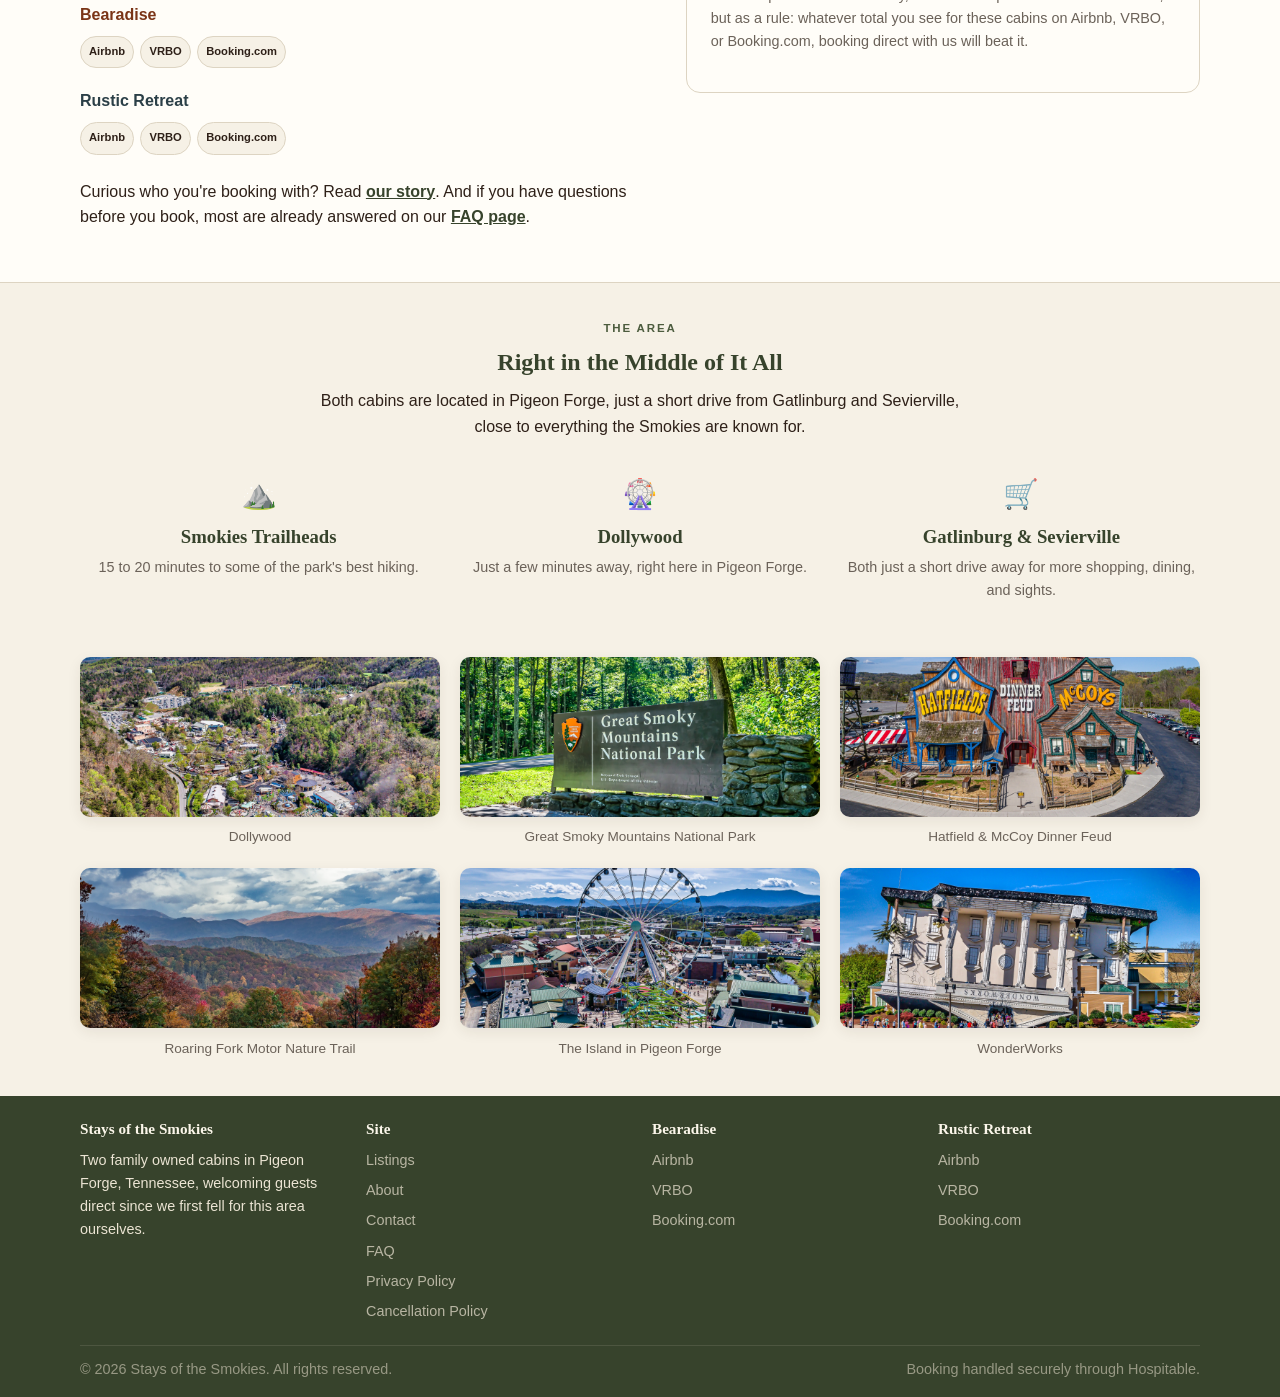
==== commit 956f2e08: "Swap Bearadise listing card photo to a more zoomed out exterior shot Uses DJI_0614.jpg (resized to r" ====
--- a/index.html
+++ b/index.html
@@ -94,7 +94,7 @@
       <div class="cabin-grid">
 
         <article class="cabin-card accent-bearadise">
-          <img class="is-full-photo" src="images/bearadise/ChatGPT Image May 3, 2026 at 06_09_44 PM.jpg" alt="Twilight exterior of Bearadise showing its green metal roof, dormer windows, and covered porch" loading="lazy">
+          <img class="is-full-photo" src="images/bearadise/DJI_0614.jpg" alt="Dusk exterior of Bearadise with its green metal roof, lit deck railing and staircase, and the driveway leading up to the cabin" loading="lazy">
           <div class="cabin-card-body">
             <h3>Bearadise</h3>
             <p class="tagline">A roomy, three story cabin, with a private hot tub a game room with a big TV, and a bathroom on each level!</p>
--- a/css/base.css
+++ b/css/base.css
@@ -470,8 +470,9 @@
 }
 
 .cabin-card img.is-full-photo {
-  height: auto;
-  object-fit: contain;
+  height: 230px;
+  object-fit: cover;
+  object-position: center top;
 }
 
 .cabin-card-body {
@@ -1118,7 +1119,7 @@
 .site-footer {
   background: var(--forest);
   color: #ebe4d3;
-  padding: 1.75rem 0 1.25rem;
+  padding: 1.5rem 0 1rem;
   font-size: 0.9rem;
 }
 
@@ -1126,7 +1127,7 @@
   display: grid;
   gap: 1.5rem;
   grid-template-columns: repeat(auto-fit, minmax(200px, 1fr));
-  margin-bottom: 1.5rem;
+  margin-bottom: 0.9rem;
 }
 
 .footer-grid h4 {
@@ -1157,7 +1158,7 @@
 
 .footer-bottom {
   border-top: 1px solid #d8d2c022;
-  padding-top: 1rem;
+  padding-top: 0.75rem;
   color: #d8d2c099;
   display: flex;
   flex-wrap: wrap;
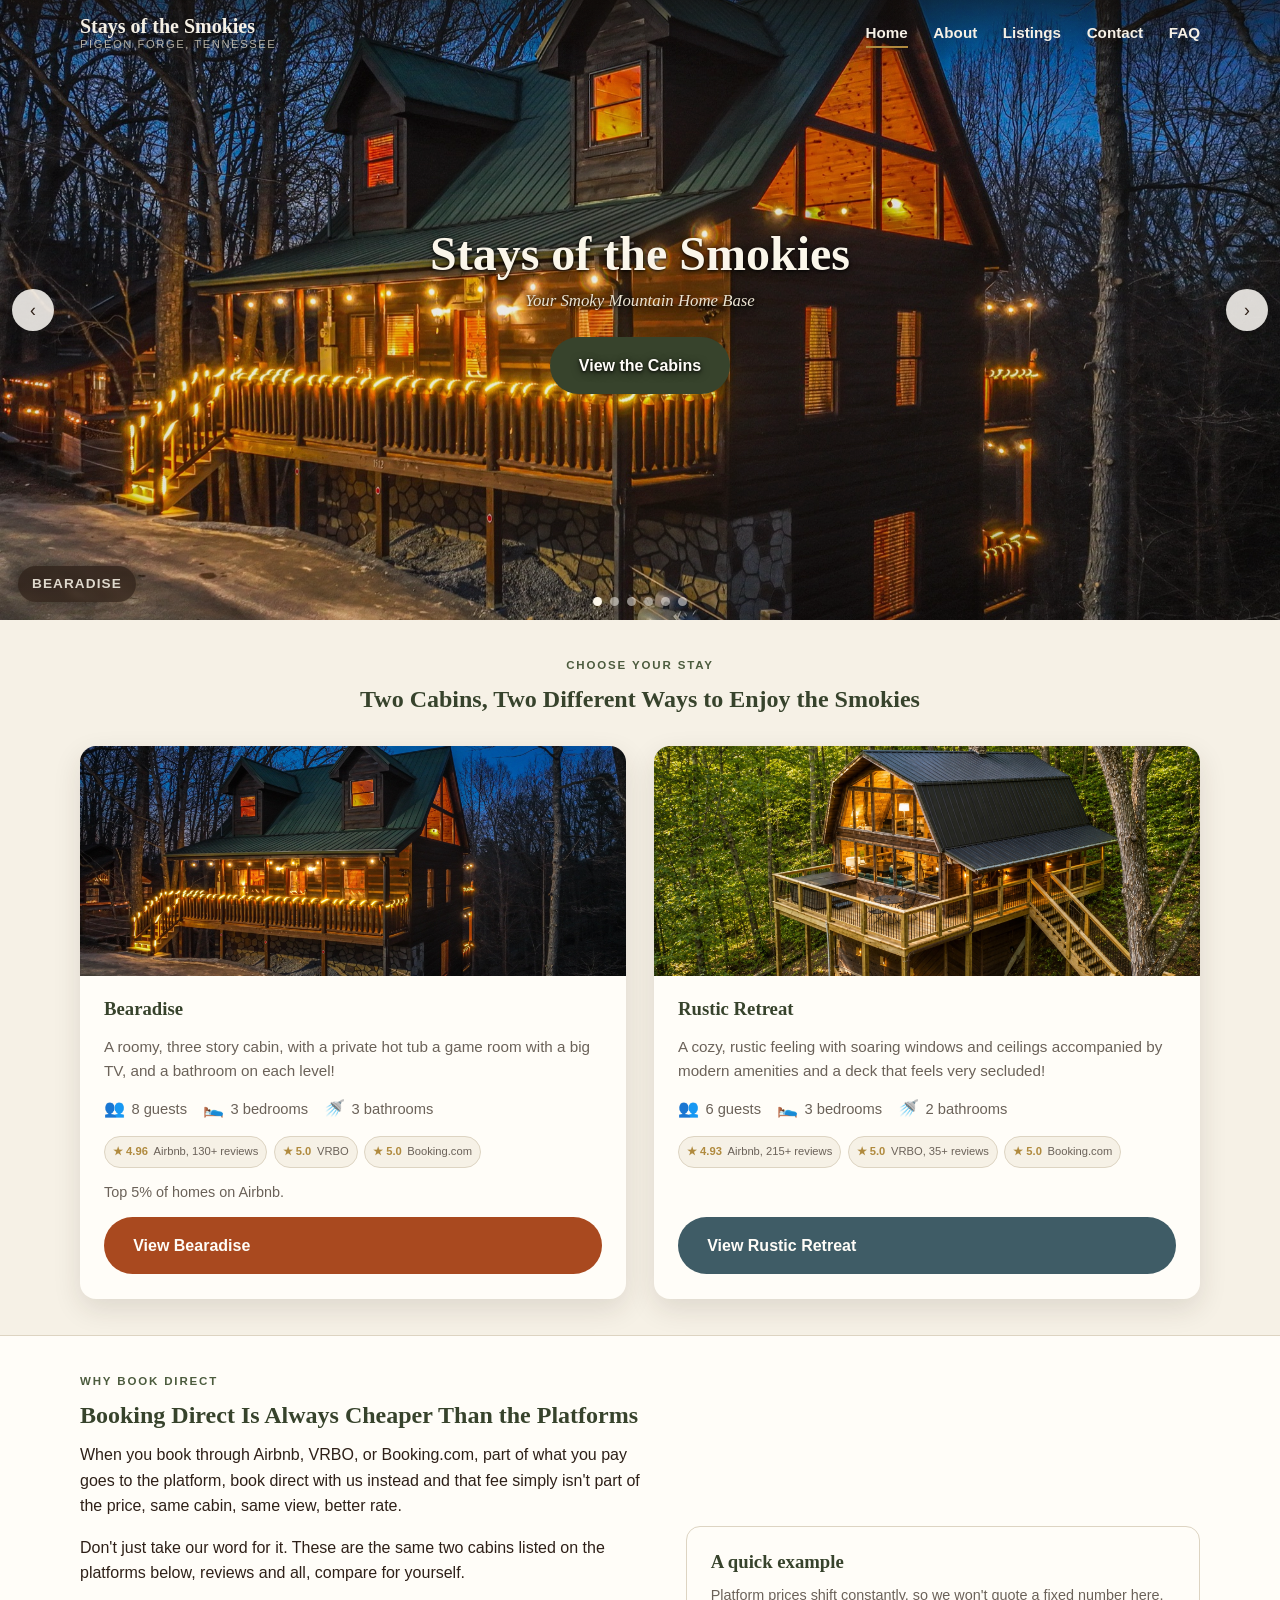
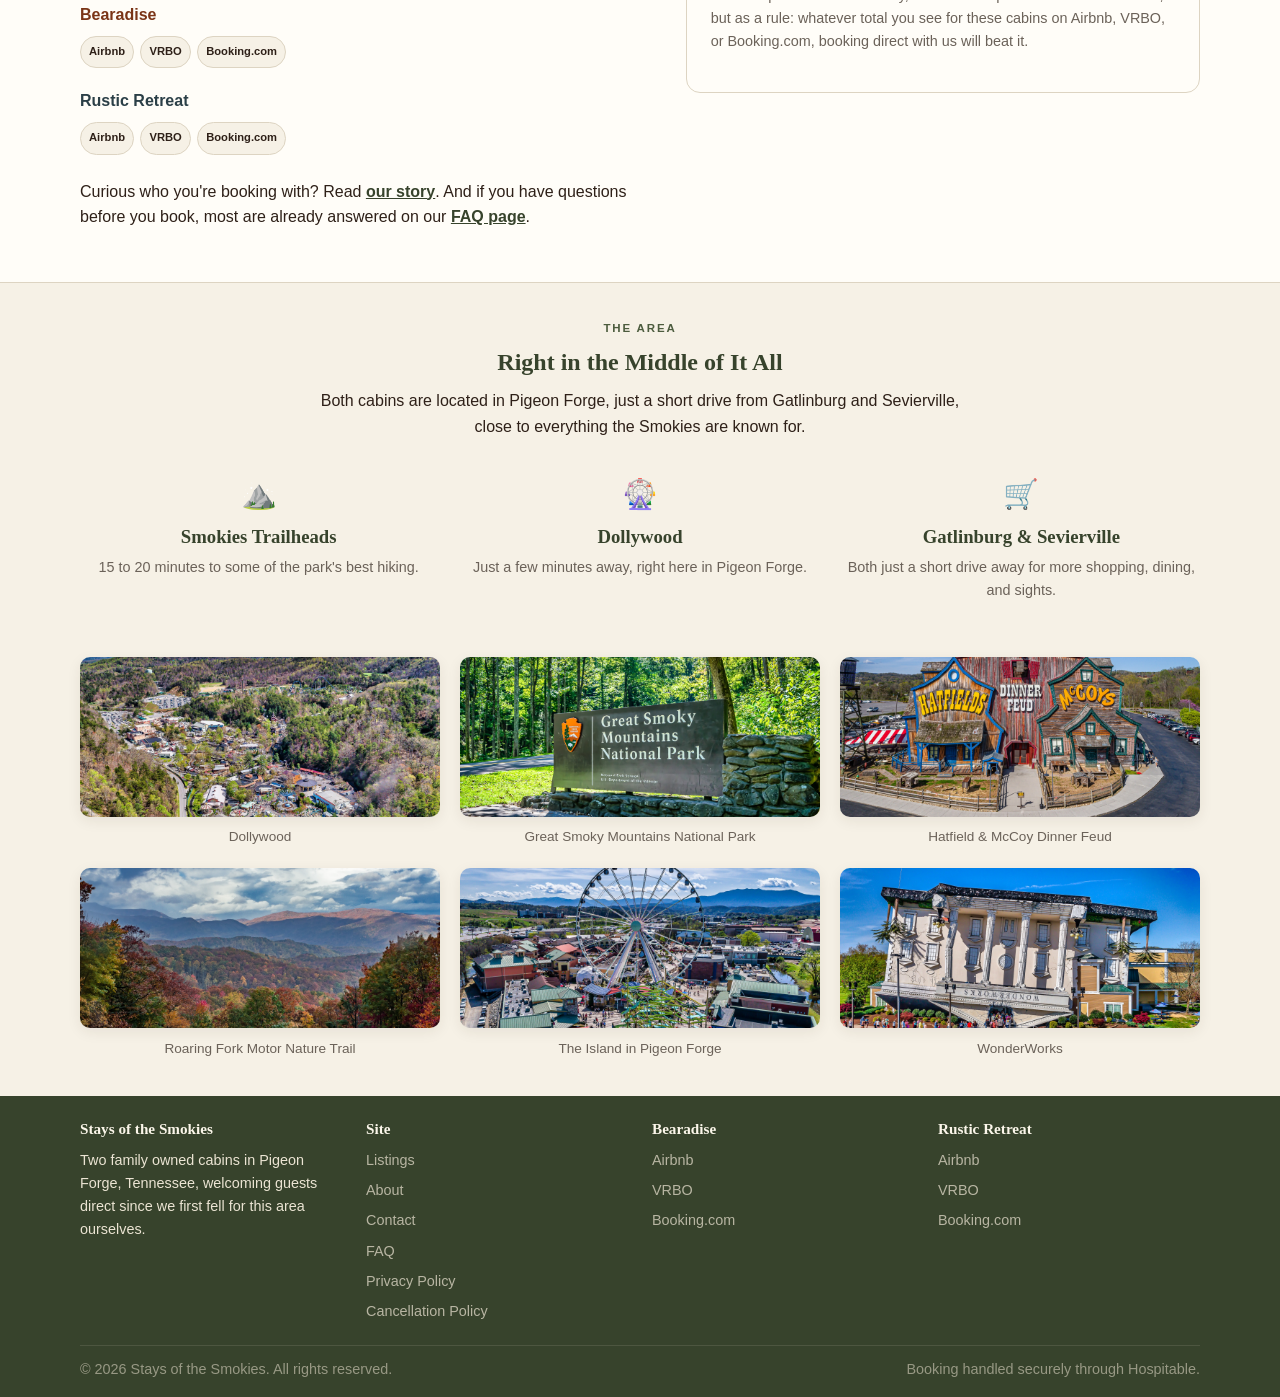
==== commit d10aa472: "Reorganize cabin photos into per-room folders, rename Space sections to match Sorts each cabin's rea" ====
--- a/index.html
+++ b/index.html
@@ -37,32 +37,32 @@
       <div class="carousel-track">
 
         <div class="carousel-slide is-active">
-          <img src="images/bearadise/DJI_0617 (1).jpg" alt="Aerial twilight view of the Bearadise cabin lit with string lights along its wraparound porch, surrounded by forest" loading="eager">
+          <img src="images/bearadise/Exterior/DJI_0617 (1).jpg" alt="Aerial twilight view of the Bearadise cabin lit with string lights along its wraparound porch, surrounded by forest" loading="eager">
           <span class="carousel-caption">Bearadise</span>
         </div>
 
         <div class="carousel-slide">
-          <img src="images/rustic-retreat/Drone-9.jpg" alt="Rustic Retreat's chalet style A frame exterior with a full glass gable end, seen through surrounding trees" loading="lazy">
+          <img src="images/rustic-retreat/Exterior/Drone-9.jpg" alt="Rustic Retreat's chalet style A frame exterior with a full glass gable end, seen through surrounding trees" loading="lazy">
           <span class="carousel-caption">Rustic Retreat</span>
         </div>
 
         <div class="carousel-slide">
-          <img src="images/bearadise/DSC_0934.jpg" alt="Bearadise living room with two gray sofas facing a stone fireplace under a wood plank vaulted ceiling" loading="lazy">
+          <img src="images/bearadise/Living Room, Dining Room &amp; Kitchen/DSC_0953.jpg" alt="Bearadise living room with two gray sofas facing a stone fireplace under a wood plank vaulted ceiling" loading="lazy">
           <span class="carousel-caption">Bearadise</span>
         </div>
 
         <div class="carousel-slide">
-          <img src="images/rustic-retreat/Cabin0001.jpg" alt="Rustic Retreat's great room with a spiral staircase, dining table, and sectional sofa beneath a soaring wood ceiling" loading="lazy">
+          <img src="images/rustic-retreat/Open Concept Living &amp; Dining Area/Cabin0001.jpg" alt="Rustic Retreat's great room with a spiral staircase, dining table, and sectional sofa beneath a soaring wood ceiling" loading="lazy">
           <span class="carousel-caption">Rustic Retreat</span>
         </div>
 
         <div class="carousel-slide">
-          <img src="images/bearadise/hot tub night.jpg" alt="Private hot tub on the Bearadise deck lit with warm string lights at dusk" loading="lazy">
+          <img src="images/bearadise/Deck (Lower)/hot tub night.jpg" alt="Private hot tub on the Bearadise deck lit with warm string lights at dusk" loading="lazy">
           <span class="carousel-caption">Bearadise</span>
         </div>
 
         <div class="carousel-slide">
-          <img src="images/rustic-retreat/Cabin050.jpg" alt="Rustic Retreat's screened deck hot tub glowing at night with the kitchen and living room visible through the windows" loading="lazy">
+          <img src="images/rustic-retreat/Deck/Cabin050.jpg" alt="Rustic Retreat's screened deck hot tub glowing at night with the kitchen and living room visible through the windows" loading="lazy">
           <span class="carousel-caption">Rustic Retreat</span>
         </div>
 
@@ -94,7 +94,7 @@
       <div class="cabin-grid">
 
         <article class="cabin-card accent-bearadise">
-          <img class="is-full-photo" src="images/bearadise/DJI_0614.jpg" alt="Dusk exterior of Bearadise with its green metal roof, lit deck railing and staircase, and the driveway leading up to the cabin" loading="lazy">
+          <img class="is-full-photo" src="images/bearadise/Exterior/DJI_0614.jpg" alt="Dusk exterior of Bearadise with its green metal roof, lit deck railing and staircase, and the driveway leading up to the cabin" loading="lazy">
           <div class="cabin-card-body">
             <h3>Bearadise</h3>
             <p class="tagline">A roomy, three story cabin, with a private hot tub a game room with a big TV, and a bathroom on each level!</p>
@@ -120,10 +120,10 @@
         </article>
 
         <article class="cabin-card accent-rustic">
-          <img src="images/rustic-retreat/winner.jpg" alt="Twilight aerial view of Rustic Retreat's A frame exterior and wraparound deck" loading="lazy">
+          <img src="images/rustic-retreat/Exterior/winner.jpg" alt="Twilight aerial view of Rustic Retreat's A frame exterior and wraparound deck" loading="lazy">
           <div class="cabin-card-body">
             <h3>Rustic Retreat</h3>
-            <p class="tagline">A cozy, family built chalet style cabin with soaring windows and ceilings. A rustic feeling accompanied by modern amenities and deck that feels very secluded!</p>
+            <p class="tagline">A cozy, rustic feeling with soaring windows and ceilings accompanied by modern amenities and a deck that feels very secluded!</p>
             <ul class="icon-row">
               <li><span class="icon" aria-hidden="true">&#128101;</span> 6 guests</li>
               <li><span class="icon" aria-hidden="true">&#128716;</span> 3 bedrooms</li>
--- a/css/base.css
+++ b/css/base.css
@@ -472,7 +472,7 @@
 .cabin-card img.is-full-photo {
   height: 230px;
   object-fit: cover;
-  object-position: center top;
+  object-position: center 40%;
 }
 
 .cabin-card-body {
@@ -825,7 +825,7 @@
 
 .rules-grid {
   display: grid;
-  gap: 0.8rem 2rem;
+  gap: 0 2rem;
   grid-template-columns: repeat(auto-fit, minmax(260px, 1fr));
   list-style: none;
   margin: 0;
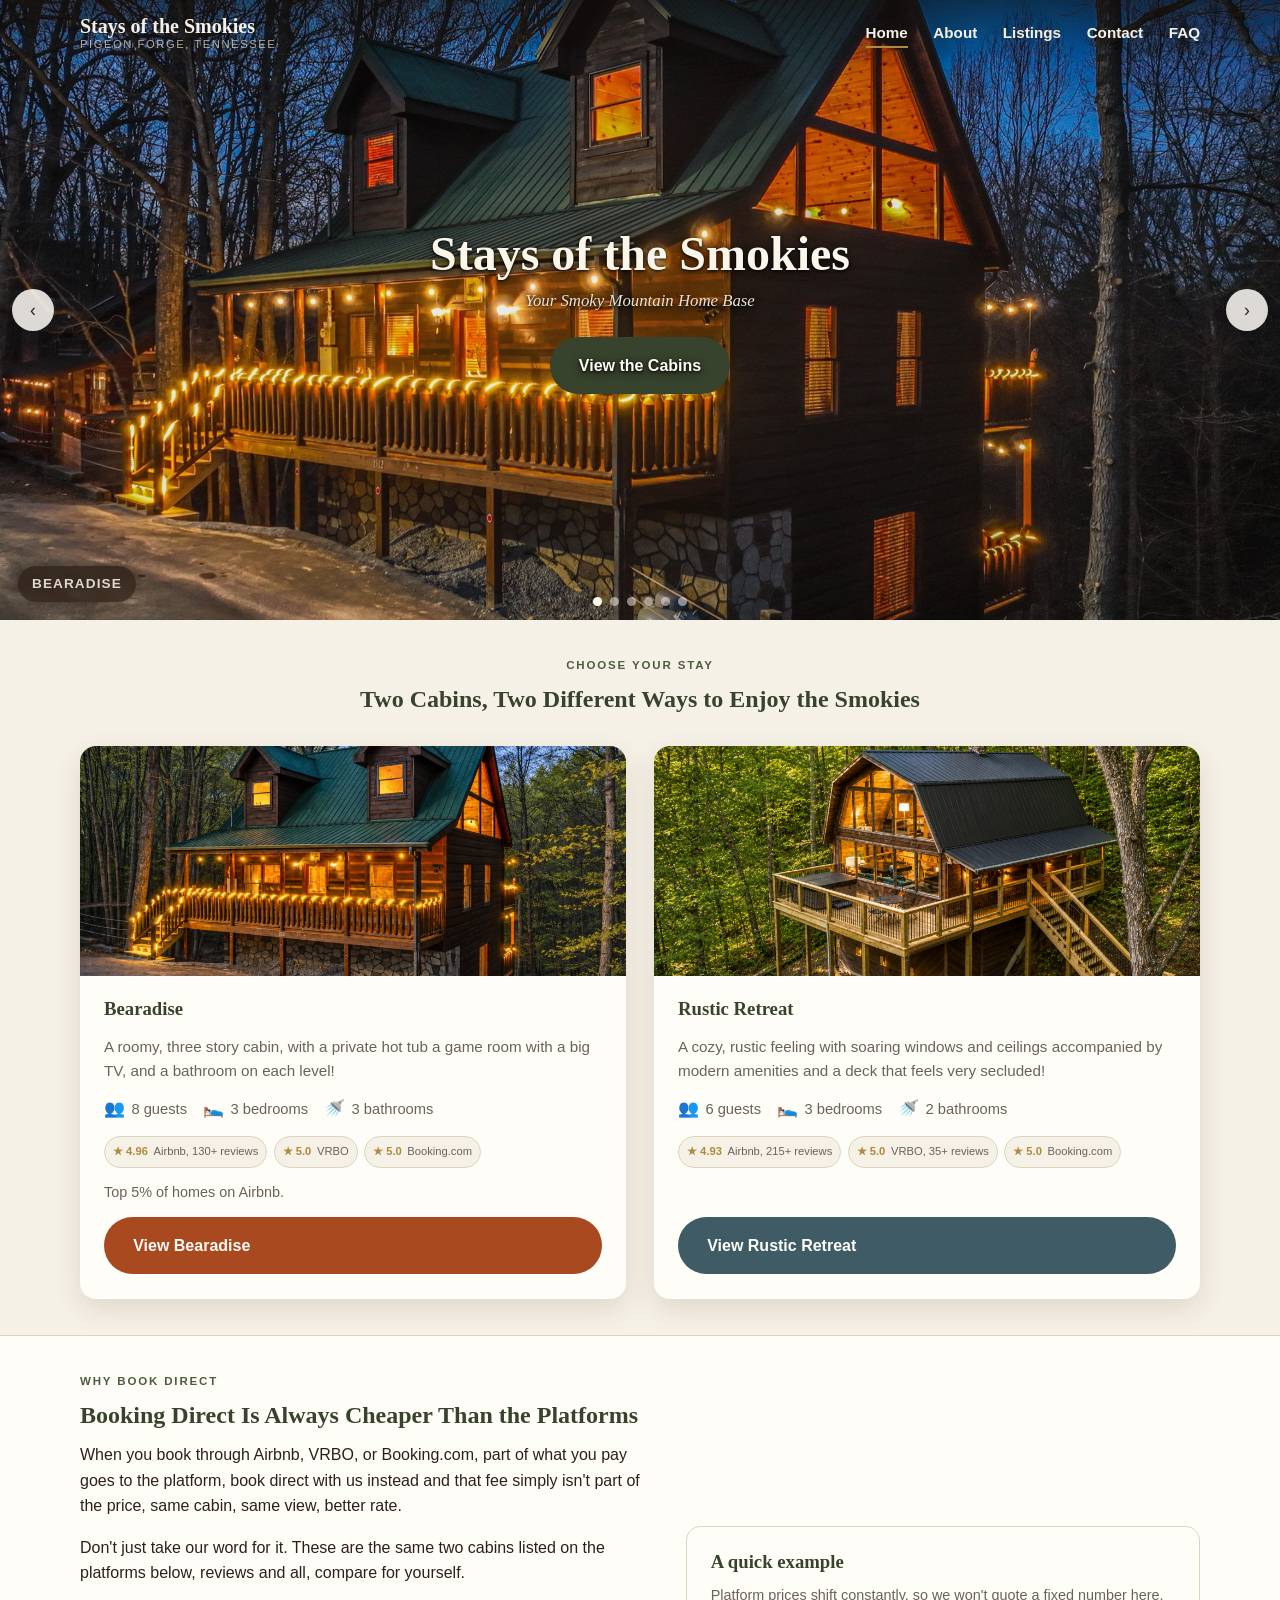
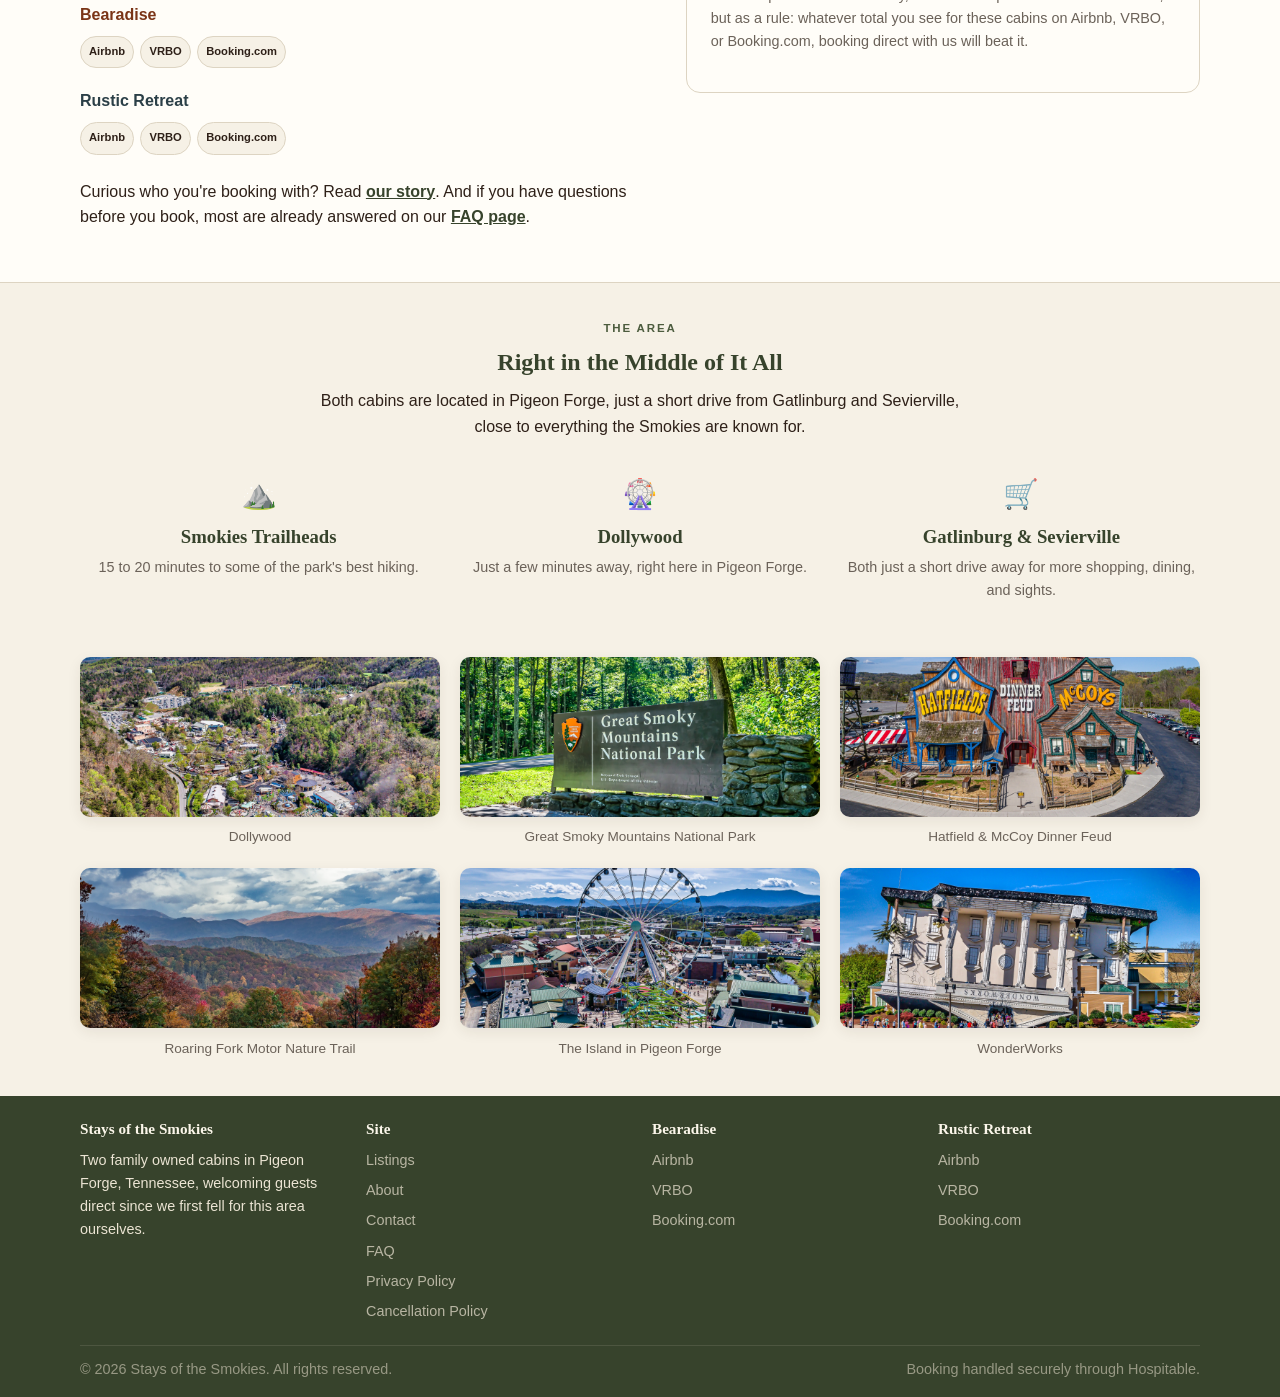
==== commit a3c7d507: "Sync Bearadise teaser cards on Home and Listings to the twilight exterior hero photo Co-Authored-By:" ====
--- a/index.html
+++ b/index.html
@@ -94,7 +94,7 @@
       <div class="cabin-grid">
 
         <article class="cabin-card accent-bearadise">
-          <img class="is-full-photo" src="images/bearadise/Exterior/DJI_0614.jpg" alt="Dusk exterior of Bearadise with its green metal roof, lit deck railing and staircase, and the driveway leading up to the cabin" loading="lazy">
+          <img class="is-full-photo" src="images/bearadise/Exterior/ChatGPT Image May 3, 2026 at 06_09_44 PM.jpg" alt="Twilight exterior of Bearadise showing its green metal roof, dormer windows, and covered porch" loading="lazy">
           <div class="cabin-card-body">
             <h3>Bearadise</h3>
             <p class="tagline">A roomy, three story cabin, with a private hot tub a game room with a big TV, and a bathroom on each level!</p>
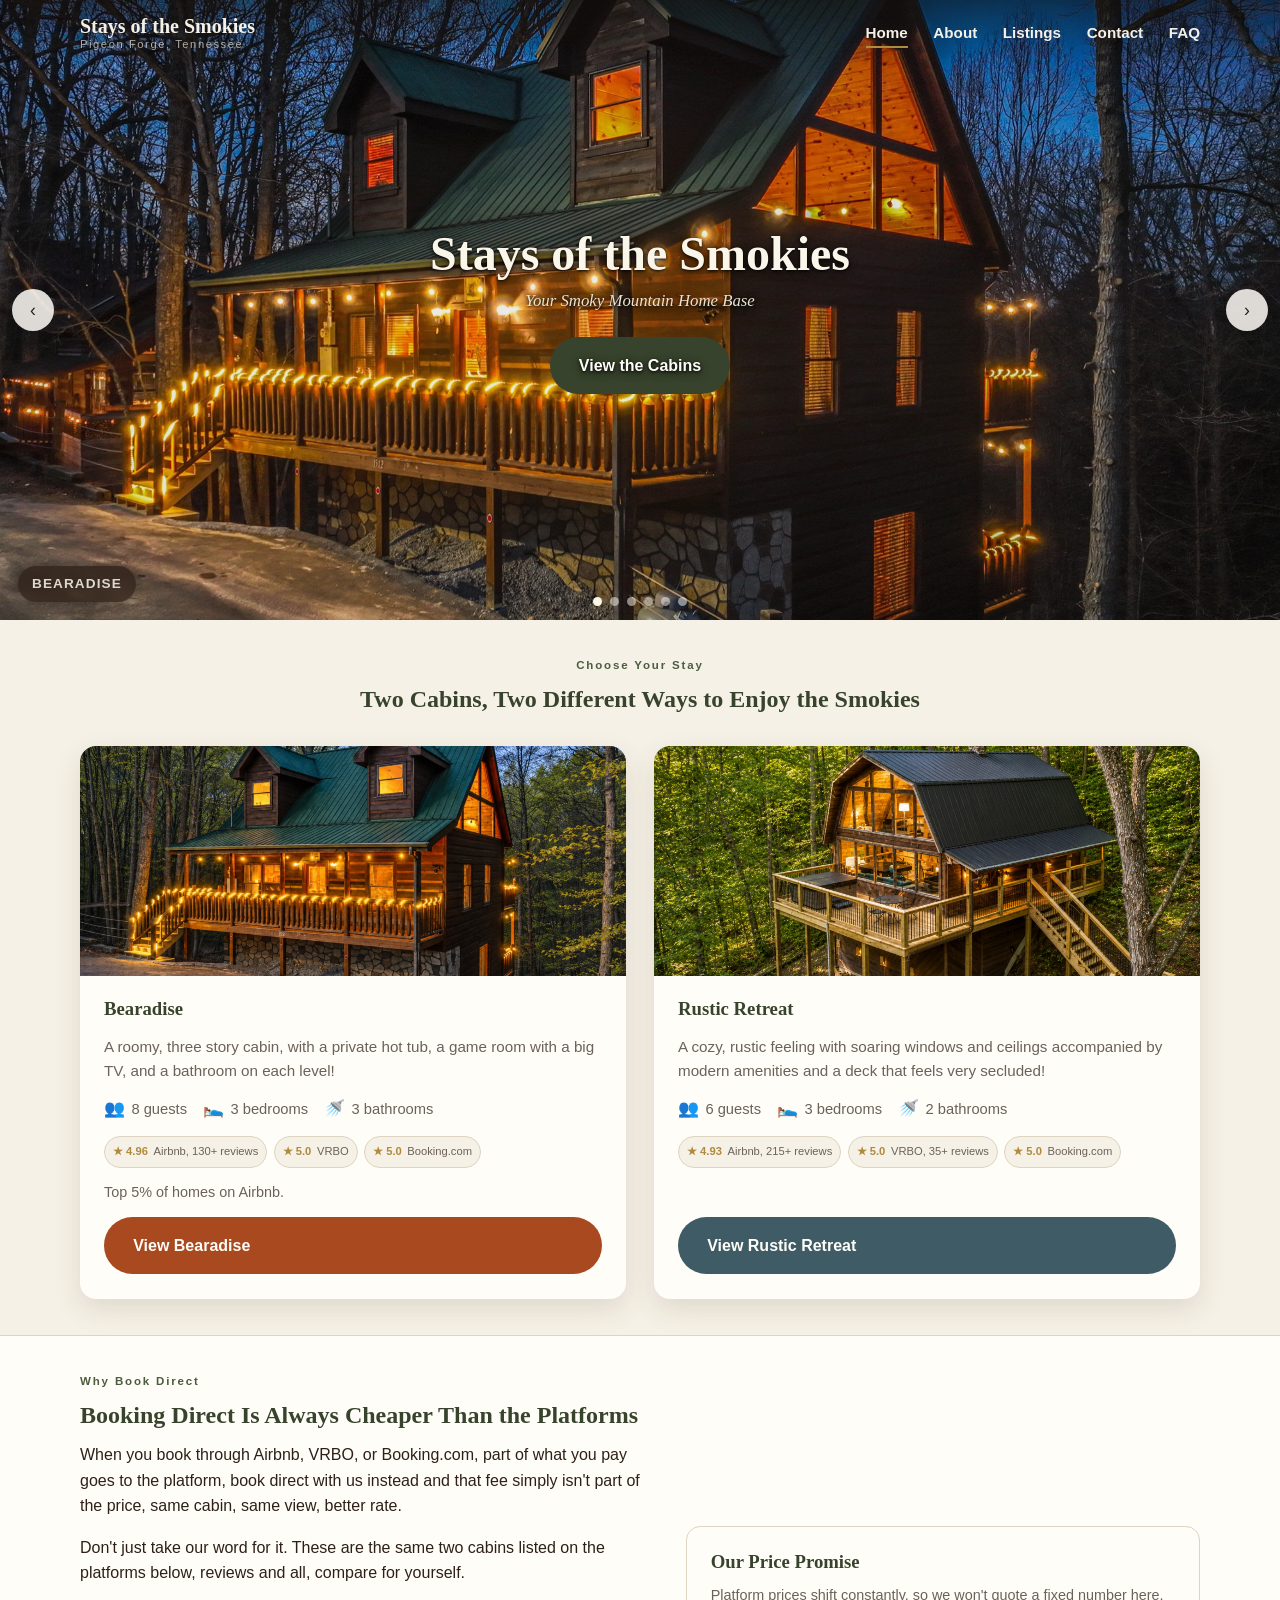
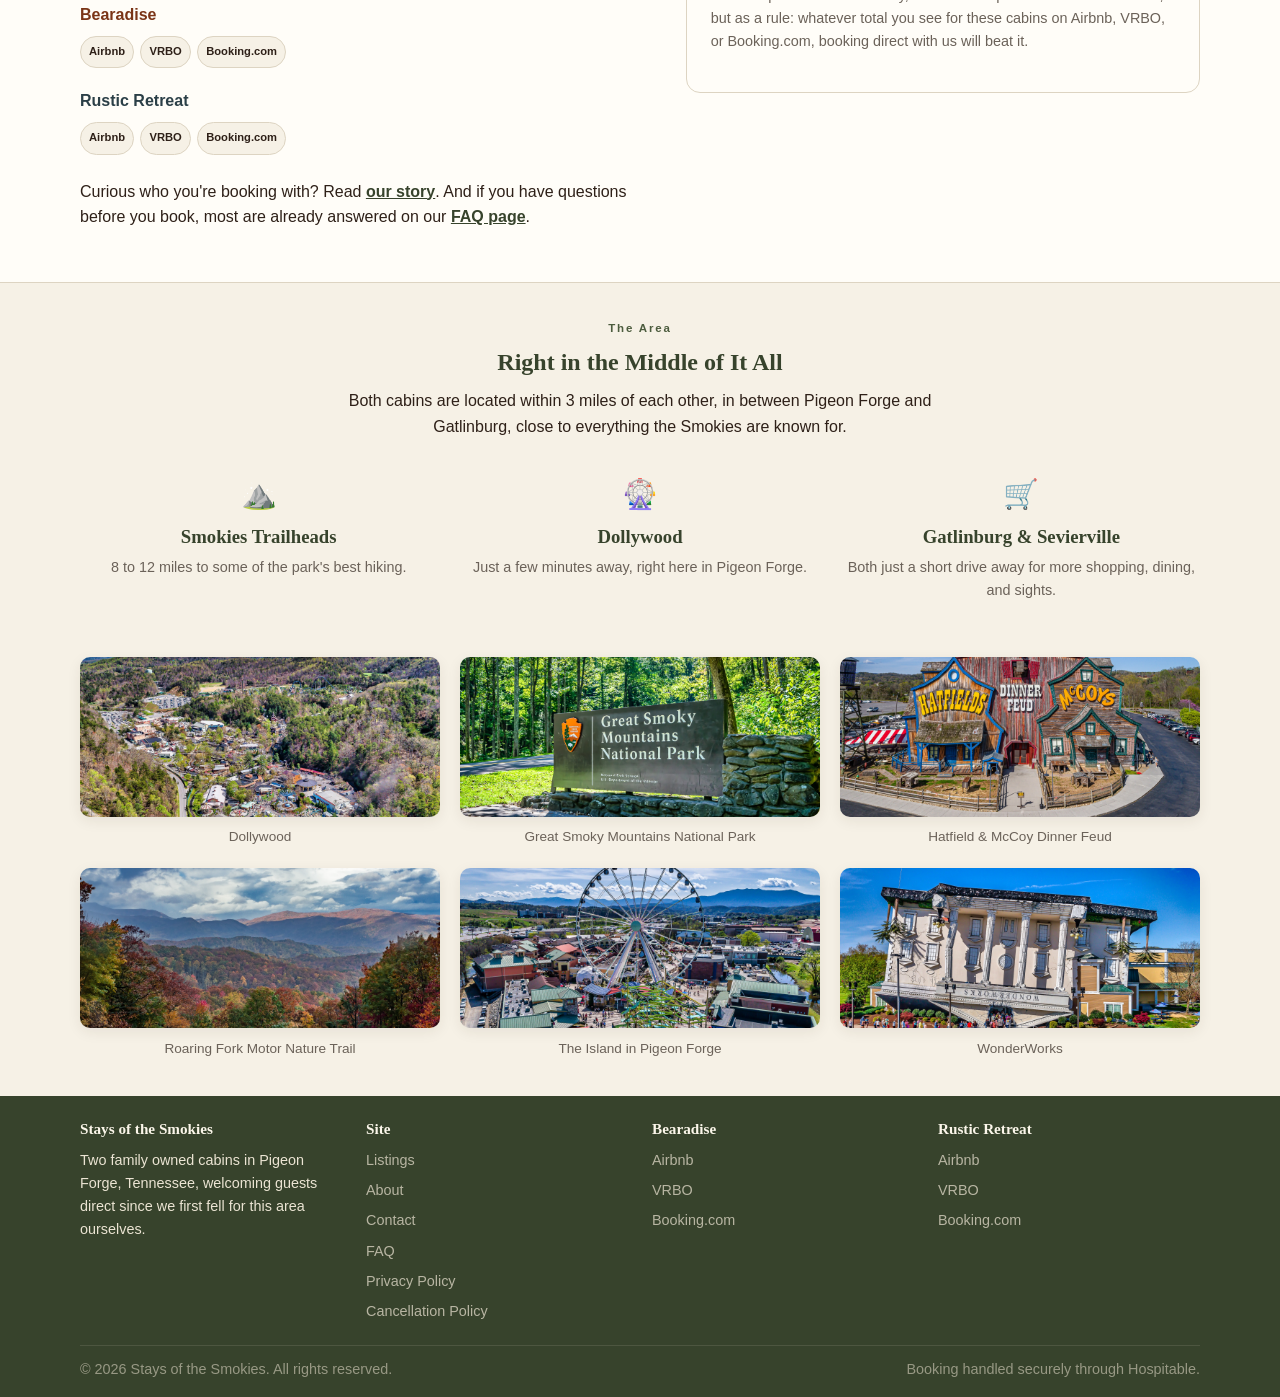
==== commit 775c86b7: "Fix header/eyebrow casing, tagline typo, area section copy, Bearadise photo dedupe, Rustic Retreat r" ====
--- a/index.html
+++ b/index.html
@@ -97,7 +97,7 @@
           <img class="is-full-photo" src="images/bearadise/Exterior/ChatGPT Image May 3, 2026 at 06_09_44 PM.jpg" alt="Twilight exterior of Bearadise showing its green metal roof, dormer windows, and covered porch" loading="lazy">
           <div class="cabin-card-body">
             <h3>Bearadise</h3>
-            <p class="tagline">A roomy, three story cabin, with a private hot tub a game room with a big TV, and a bathroom on each level!</p>
+            <p class="tagline">A roomy, three story cabin, with a private hot tub, a game room with a big TV, and a bathroom on each level!</p>
             <ul class="icon-row">
               <li><span class="icon" aria-hidden="true">&#128101;</span> 8 guests</li>
               <li><span class="icon" aria-hidden="true">&#128716;</span> 3 bedrooms</li>
@@ -175,7 +175,7 @@
           <p style="margin-top:1.5rem;">Curious who you're booking with? Read <a href="about.html" style="font-weight:600; color:var(--forest);">our story</a>. And if you have questions before you book, most are already answered on our <a href="faq.html" style="font-weight:600; color:var(--forest);">FAQ page</a>.</p>
         </div>
         <div class="info-card">
-          <h3 style="margin-bottom:0.75rem;">A quick example</h3>
+          <h3 style="margin-bottom:0.75rem;">Our Price Promise</h3>
           <p class="policy-note">Platform prices shift constantly, so we won't quote a fixed number here, but as a rule: whatever total you see for these cabins on Airbnb, VRBO, or Booking.com, booking direct with us will beat it.</p>
         </div>
       </div>
@@ -187,13 +187,13 @@
       <div class="section-heading">
         <p class="eyebrow">The Area</p>
         <h2 id="area-heading">Right in the Middle of It All</h2>
-        <p>Both cabins are located in Pigeon Forge, just a short drive from Gatlinburg and Sevierville, close to everything the Smokies are known for.</p>
+        <p>Both cabins are located within 3 miles of each other, in between Pigeon Forge and Gatlinburg, close to everything the Smokies are known for.</p>
       </div>
       <div class="area-grid">
         <div>
           <span class="icon" aria-hidden="true">&#9968;&#65039;</span>
           <h3>Smokies Trailheads</h3>
-          <p class="policy-note">15 to 20 minutes to some of the park's best hiking.</p>
+          <p class="policy-note">8 to 12 miles to some of the park's best hiking.</p>
         </div>
         <div>
           <span class="icon" aria-hidden="true">&#127905;</span>
--- a/css/base.css
+++ b/css/base.css
@@ -81,7 +81,6 @@
 }
 
 .eyebrow {
-  text-transform: uppercase;
   letter-spacing: 0.16em;
   font-size: 0.72rem;
   font-weight: 600;
@@ -217,7 +216,6 @@
 .brand-region {
   font-size: 0.7rem;
   letter-spacing: 0.14em;
-  text-transform: uppercase;
   color: #d8d2c0cc;
 }
 
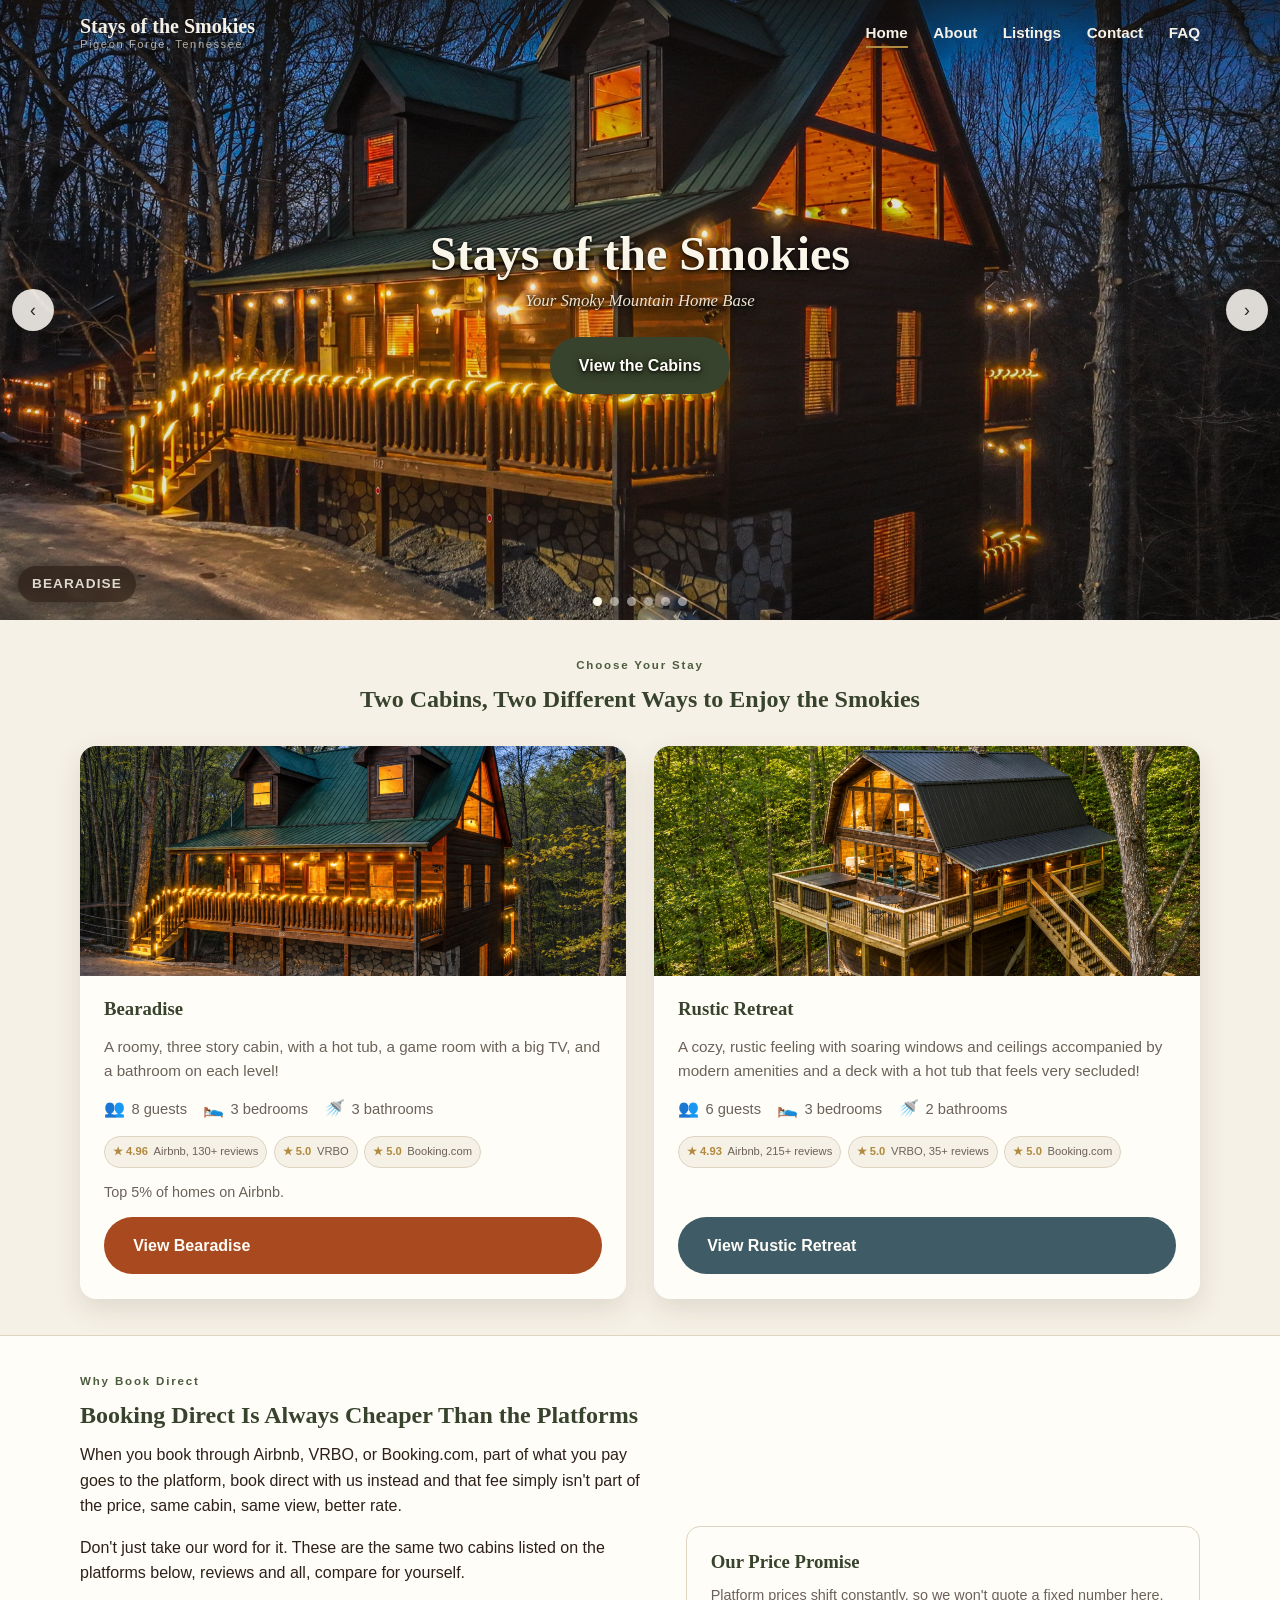
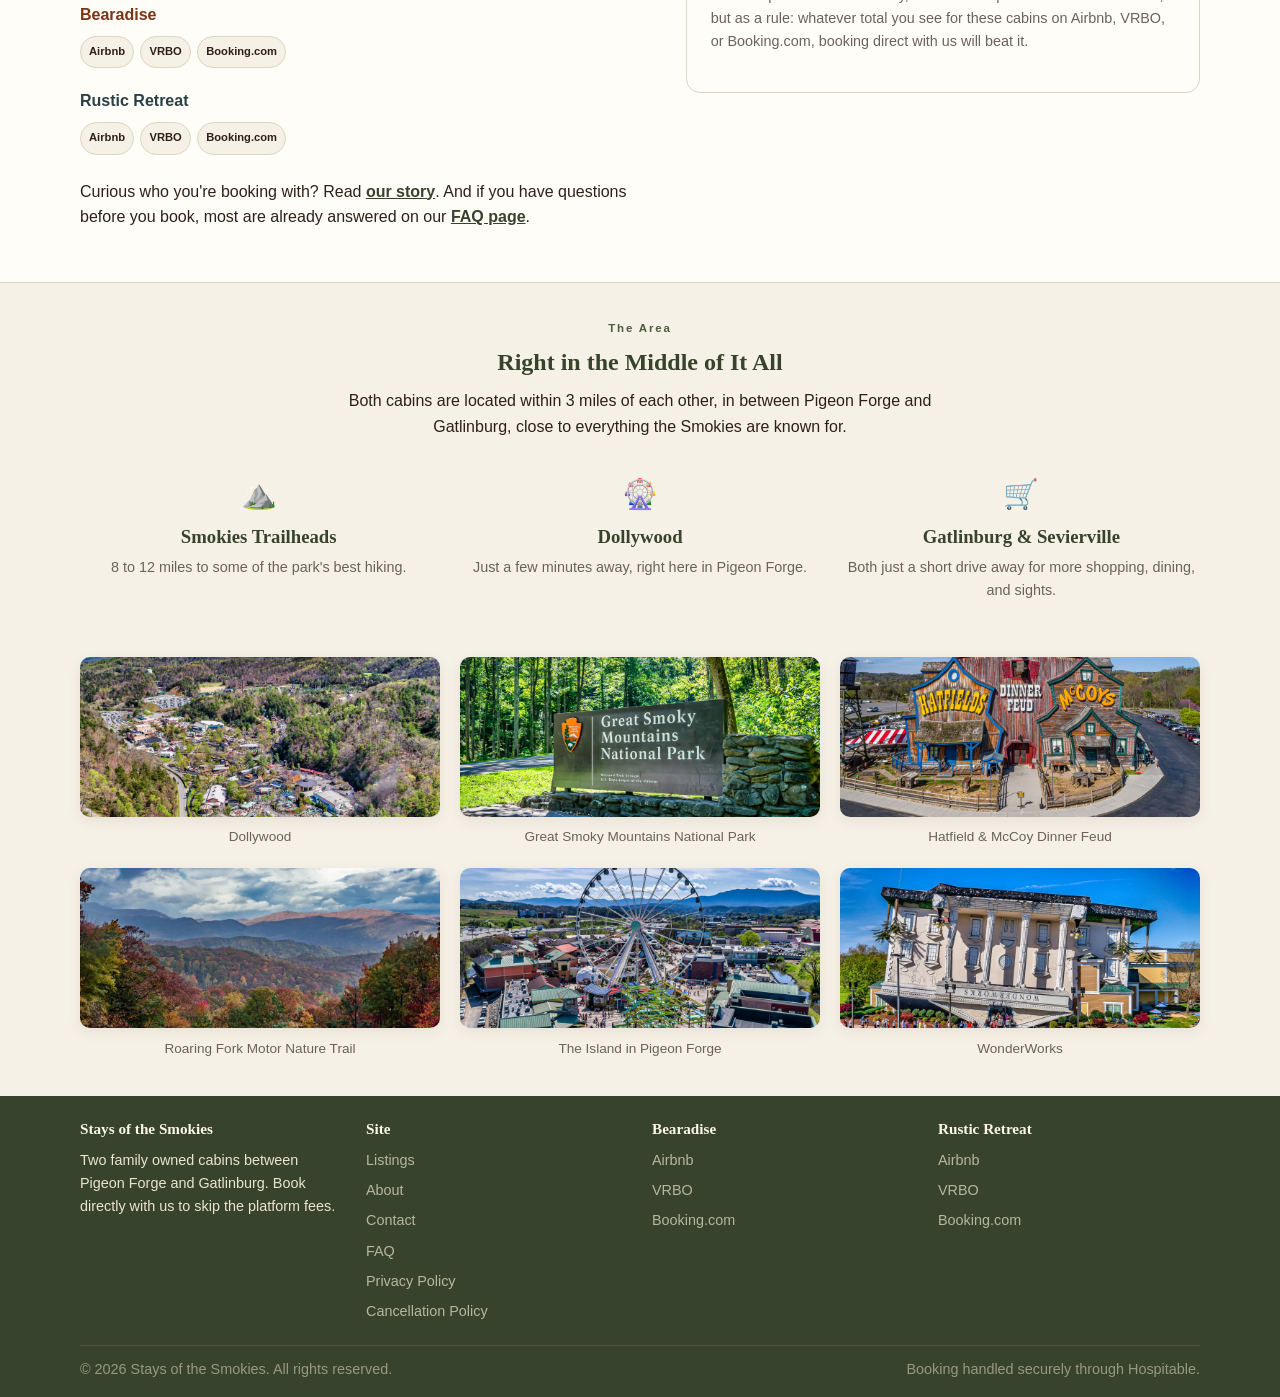
==== commit b1cbd177: "Rewrite About page, update footer tagline to Pigeon Forge/Gatlinburg wording, and revise FAQ copy Co" ====
--- a/index.html
+++ b/index.html
@@ -97,7 +97,7 @@
           <img class="is-full-photo" src="images/bearadise/Exterior/ChatGPT Image May 3, 2026 at 06_09_44 PM.jpg" alt="Twilight exterior of Bearadise showing its green metal roof, dormer windows, and covered porch" loading="lazy">
           <div class="cabin-card-body">
             <h3>Bearadise</h3>
-            <p class="tagline">A roomy, three story cabin, with a private hot tub, a game room with a big TV, and a bathroom on each level!</p>
+            <p class="tagline">A roomy, three story cabin, with a hot tub, a game room with a big TV, and a bathroom on each level!</p>
             <ul class="icon-row">
               <li><span class="icon" aria-hidden="true">&#128101;</span> 8 guests</li>
               <li><span class="icon" aria-hidden="true">&#128716;</span> 3 bedrooms</li>
@@ -123,7 +123,7 @@
           <img src="images/rustic-retreat/Exterior/winner.jpg" alt="Twilight aerial view of Rustic Retreat's A frame exterior and wraparound deck" loading="lazy">
           <div class="cabin-card-body">
             <h3>Rustic Retreat</h3>
-            <p class="tagline">A cozy, rustic feeling with soaring windows and ceilings accompanied by modern amenities and a deck that feels very secluded!</p>
+            <p class="tagline">A cozy, rustic feeling with soaring windows and ceilings accompanied by modern amenities and a deck with a hot tub that feels very secluded!</p>
             <ul class="icon-row">
               <li><span class="icon" aria-hidden="true">&#128101;</span> 6 guests</li>
               <li><span class="icon" aria-hidden="true">&#128716;</span> 3 bedrooms</li>
@@ -243,7 +243,7 @@
     <div class="footer-grid">
       <div>
         <h4>Stays of the Smokies</h4>
-        <p style="max-width:260px;">Two family owned cabins in Pigeon Forge, Tennessee, welcoming guests direct since we first fell for this area ourselves.</p>
+        <p style="max-width:260px;">Two family owned cabins between Pigeon Forge and Gatlinburg. Book directly with us to skip the platform fees.</p>
       </div>
       <div>
         <h4>Site</h4>
